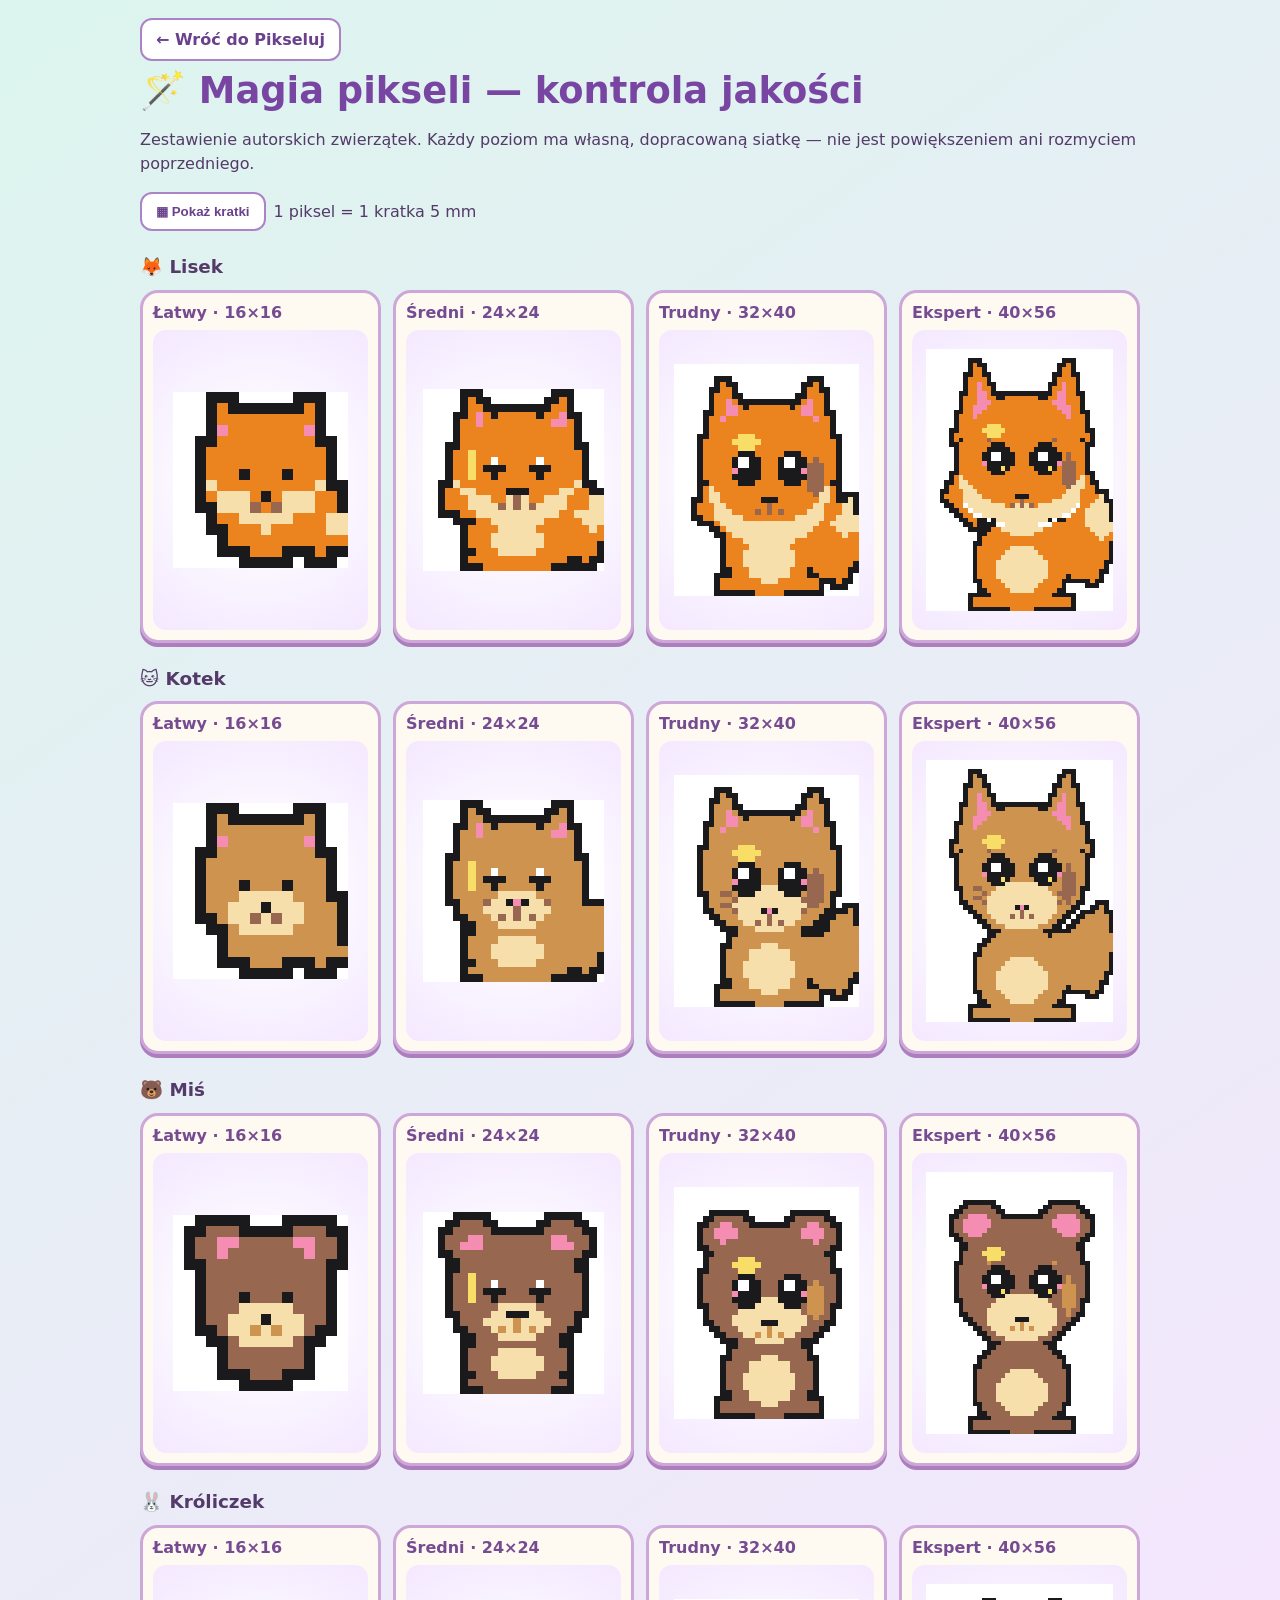
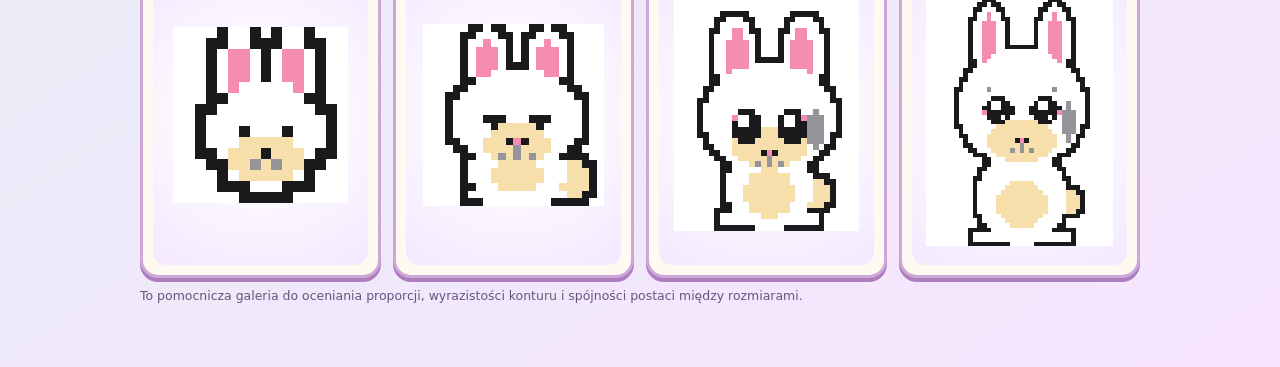
==== magic-jakosc.html @ c9de2a90 "Pikseluj: mobilna galeria kontroli jakości 16 autorskich zwierzątek, porównanie czterech poziomów" ====
<!doctype html>
<html lang="pl"><head><meta charset="utf-8"><meta name="viewport" content="width=device-width,initial-scale=1">
<title>Magiczne piksele · galeria jakości</title>
<style>
:root{color-scheme:light;font-family:system-ui,sans-serif;color:#533a68;background:#e9f5df}
*{box-sizing:border-box}body{margin:0;padding:18px 12px 50px;background:linear-gradient(145deg,#dcf5ee,#f7e4ff);min-height:100vh}
main{width:min(100%,1000px);margin:auto}h1{margin:8px 0;font-size:clamp(1.5rem,5vw,2.3rem);color:#7846a2}p{line-height:1.5}
.bar{display:flex;flex-wrap:wrap;gap:8px;align-items:center;margin:12px 0 22px}
a,button{display:inline-block;padding:10px 14px;border-radius:12px;background:#fff;border:2px solid #ad83c7;color:#69418c;text-decoration:none;font-weight:800;cursor:pointer}
button[aria-pressed="true"]{background:#dbc4f5}h2{font-size:1.15rem;margin:25px 0 12px}
.grid{display:grid;grid-template-columns:repeat(2,minmax(0,1fr));gap:12px}
.card{min-width:0;background:#fffaf1;border:3px solid #cda7d7;box-shadow:0 4px #ac7ebe;border-radius:18px;padding:10px}
.card h3{margin:0 0 8px;font-size:clamp(.78rem,3vw,1rem);color:#754b92}
.art{height:clamp(180px,49vw,300px);display:grid;place-items:center;background:radial-gradient(circle,#fff 15%,#f4e8ff);border-radius:13px;padding:9px}
.art svg{width:100%;height:100%;image-rendering:pixelated}
.art svg .grid-lines{display:none}.with-grid .art svg .grid-lines{display:block}
.note{font-size:.78rem;opacity:.85;line-height:1.4;margin-top:9px}
@media(min-width:700px){.grid{grid-template-columns:repeat(4,minmax(0,1fr))}}
</style></head><body><main>
<a href="./#magiczne">← Wróć do Pikseluj</a><h1>🪄 Magia pikseli — kontrola jakości</h1>
<p>Zestawienie autorskich zwierzątek. Każdy poziom ma własną, dopracowaną siatkę — nie jest powiększeniem ani rozmyciem poprzedniego.</p>
<div class="bar"><button id="grid" type="button" aria-pressed="false">▦ Pokaż kratki</button>
<span>1 piksel = 1 kratka 5 mm</span></div>
<div id="gallery" aria-live="polite"></div>
<p class="note">To pomocnicza galeria do oceniania proporcji, wyrazistości konturu i spójności postaci między rozmiarami.</p>
</main>
<script src="./magic-premium-core.js?v=premium-v2c"></script>
<script src="./magic-curated-data.js?v=animals-v3b"></script>
<script src="./magic-curated-animals.js?v=animals-v3b"></script>
<script src="./magic-premium-worlds.js?v=animals-v3b"></script>
<script>
'use strict';
const palette={k:'#1a1a1c',w:'#ffffff',s:'#94949a',n:'#98674f',e:'#ce934f',c:'#f7dfac',r:'#ed343b',O:'#eb831e',Y:'#f4a929',H:'#f8de67',l:'#a9cf75',g:'#5bbb79',d:'#2e855e',b:'#53bfde',a:'#4a75c9',u:'#334478',v:'#9670e6',p:'#f58cb1',X:'#dc537c',t:'#ffa9ab'};
const kinds=[['fox','🦊 Lisek'],['cat','🐱 Kotek'],['bear','🐻 Miś'],['bunny','🐰 Króliczek']];
const levels=[['easy','Łatwy'],['medium','Średni'],['hard','Trudny'],['expert','Ekspert']];
const gallery=document.getElementById('gallery');
function artSVG(rows){
 const ns='http://www.w3.org/2000/svg',svg=document.createElementNS(ns,'svg'),w=rows[0].length,h=rows.length;
 svg.setAttribute('viewBox','-1 -1 '+(w+2)+' '+(h+2));svg.setAttribute('shape-rendering','crispEdges');
 const background=document.createElementNS(ns,'rect');background.setAttribute('x',0);background.setAttribute('y',0);background.setAttribute('width',w);background.setAttribute('height',h);background.setAttribute('fill','#ffffff');svg.append(background);
 const paths=new Map();
 rows.forEach((row,y)=>{for(let x=0;x<row.length;x++){const c=row[x];if(c==='.')continue;paths.set(c,(paths.get(c)||'')+'M'+x+' '+y+'h1v1h-1z');}});
 for(const [color,path] of paths){const node=document.createElementNS(ns,'path');node.setAttribute('d',path);node.setAttribute('fill',palette[color]||'#333');svg.append(node);}
 const grid=document.createElementNS(ns,'path');grid.classList.add('grid-lines');const line=[];
 for(let x=0;x<=w;x++)line.push('M'+x+' 0v'+h);
 for(let y=0;y<=h;y++)line.push('M0 '+y+'h'+w);
 grid.setAttribute('d',line.join(''));grid.setAttribute('stroke','#38204b');grid.setAttribute('stroke-opacity','.22');grid.setAttribute('stroke-width','.035');grid.setAttribute('fill','none');svg.append(grid);
 return svg;
}
for(const [kind,label] of kinds){
 const title=document.createElement('h2');title.textContent=label;gallery.append(title);
 const section=document.createElement('div');section.className='grid';
 for(const [level,levelLabel] of levels){
  const opts={kind,color:'natural',eyes:'sparkle',mouth:'smile',extra:'none',scene:'none'};
  const rows=MagicPremiumArt.render('animals',opts,level);
  const card=document.createElement('article');card.className='card';
  const h3=document.createElement('h3');h3.textContent=levelLabel+' · '+rows[0].length+'×'+rows.length;
  const art=document.createElement('div');art.className='art';art.append(artSVG(rows));
  card.append(h3,art);section.append(card);
 }
 gallery.append(section);
}
document.getElementById('grid').addEventListener('click',()=>{
 const pressed=document.getElementById('grid').getAttribute('aria-pressed')==='true';
 document.getElementById('grid').setAttribute('aria-pressed',String(!pressed));
 document.getElementById('grid').textContent=pressed?'▦ Pokaż kratki':'✨ Ukryj kratki';
 gallery.classList.toggle('with-grid',!pressed);
});
</script></body></html>
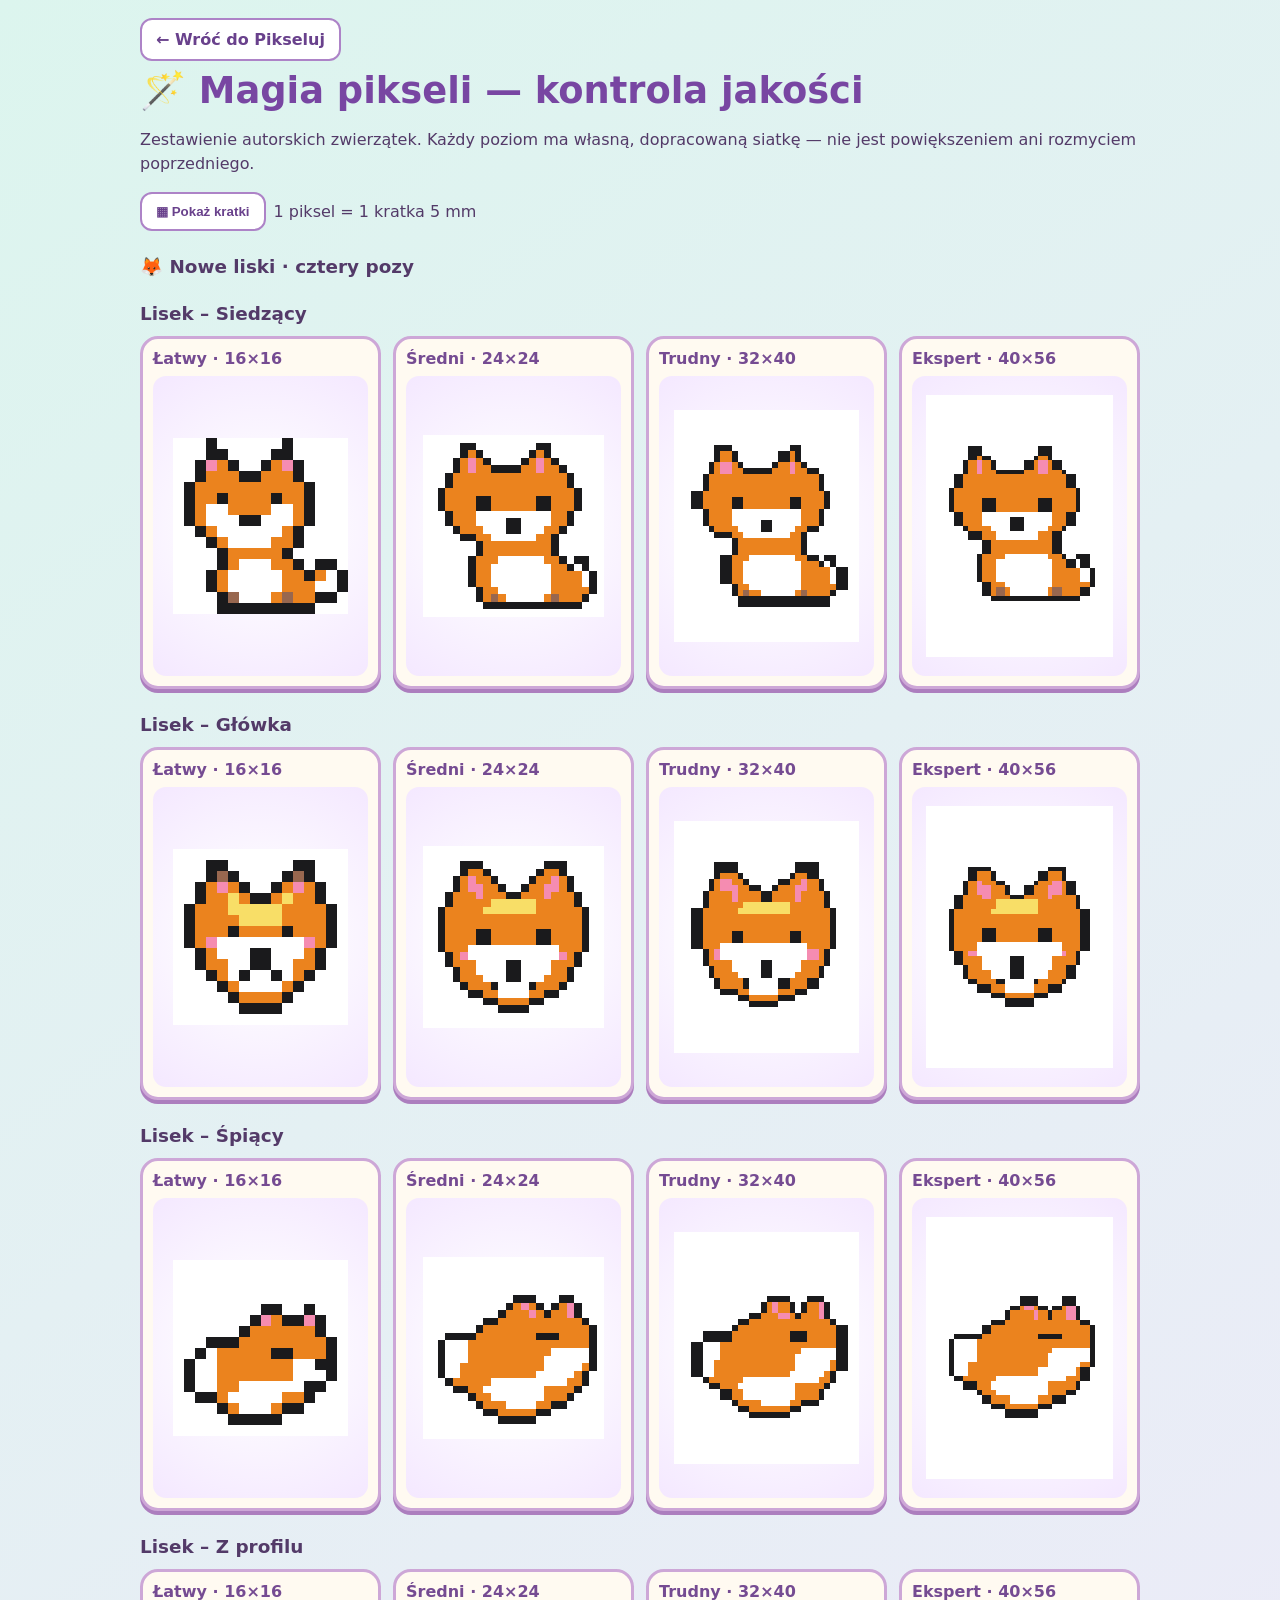
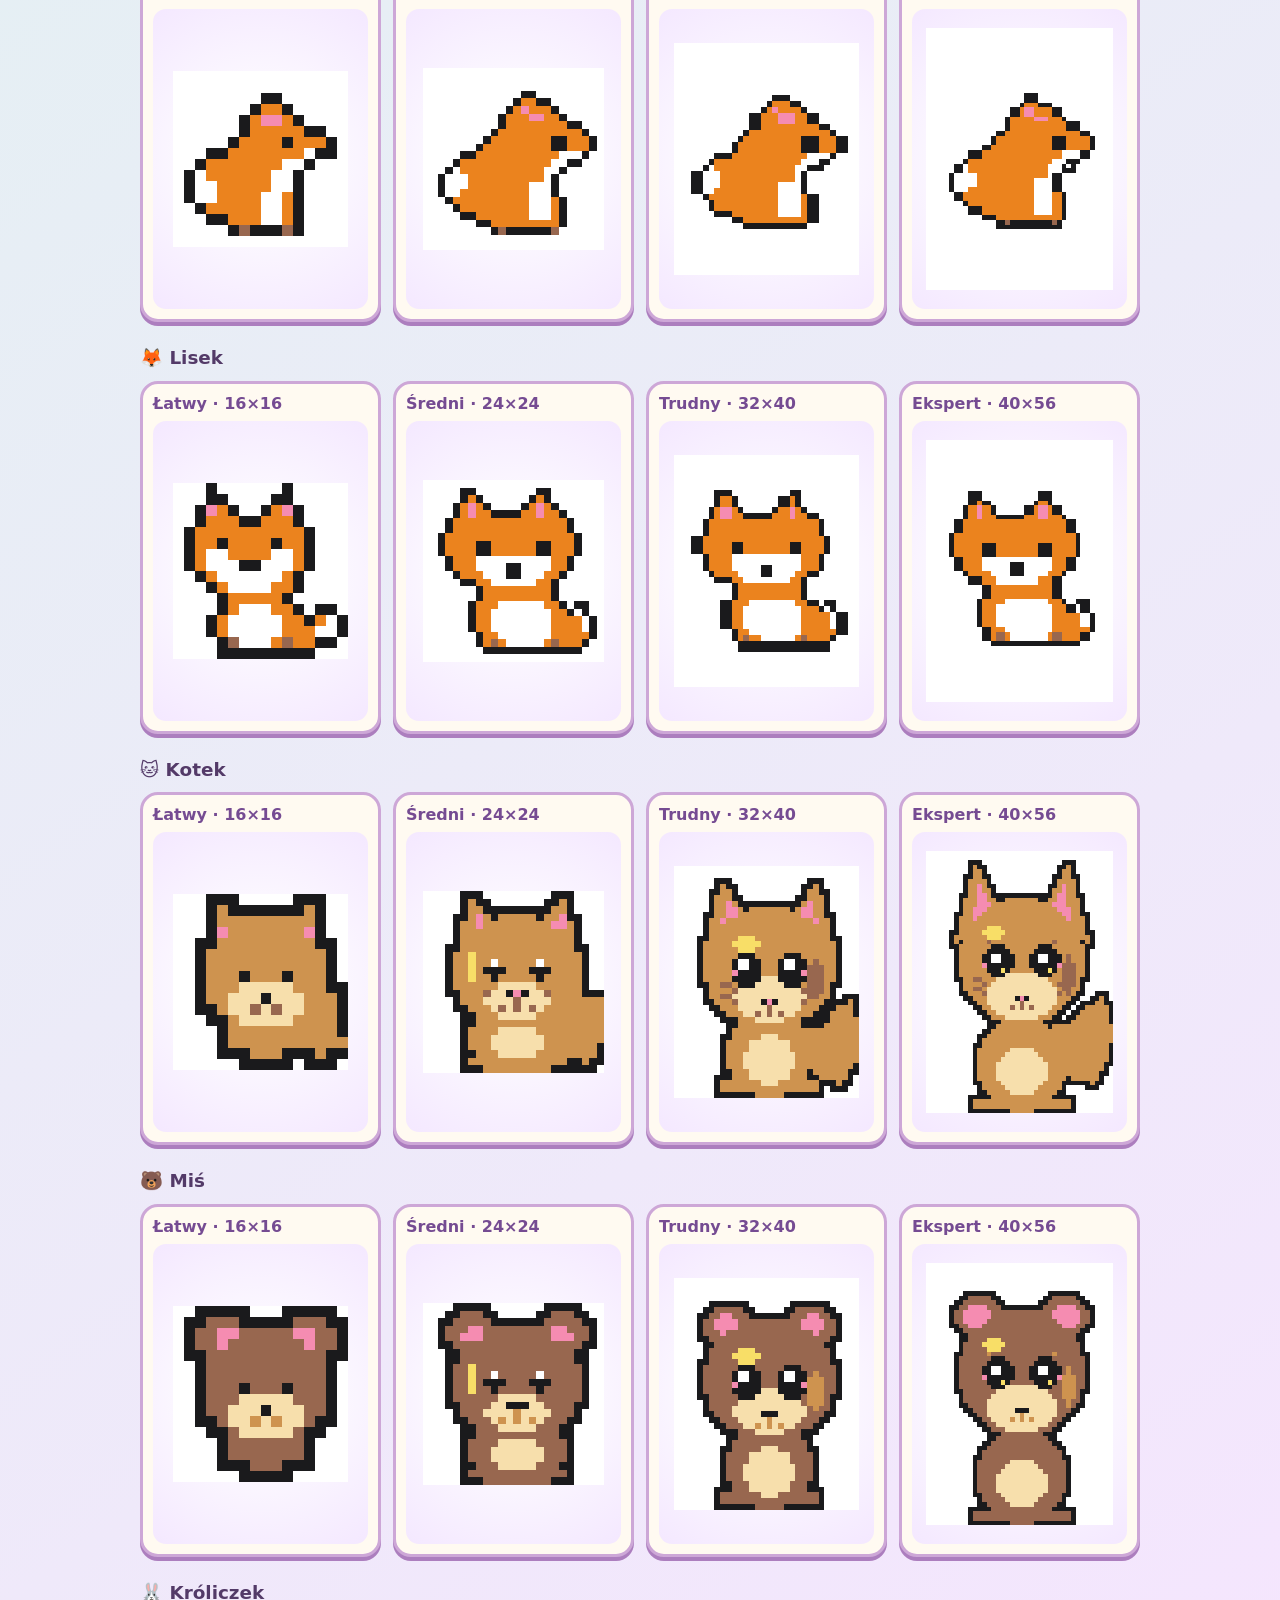
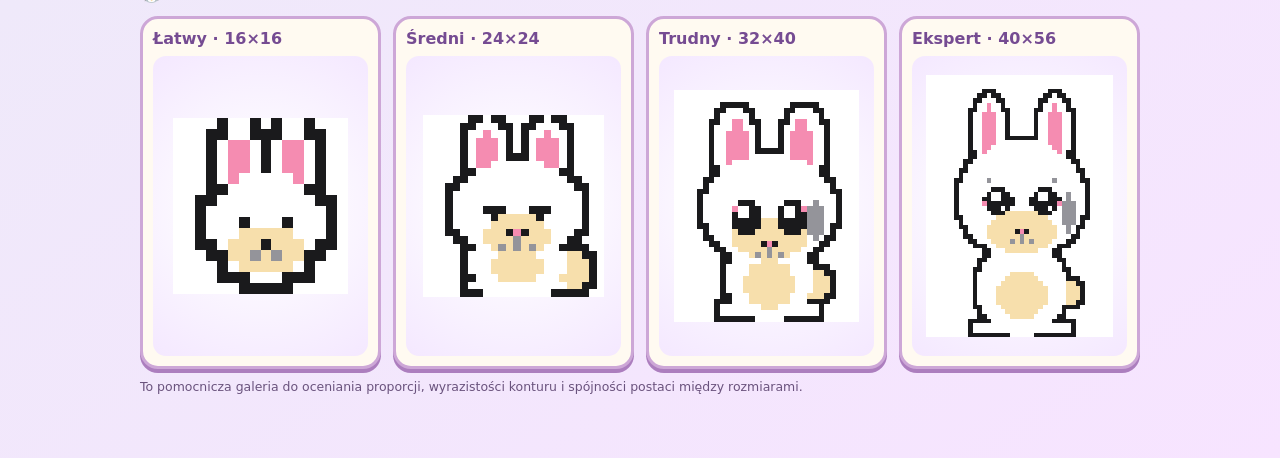
==== commit 8361729b: "Pikseluj: galeria jakości pokazuje cztery nowe pozy liska we wszystkich formatach" ====
--- a/magic-jakosc.html
+++ b/magic-jakosc.html
@@ -27,7 +27,9 @@
 <script src="./magic-premium-core.js?v=premium-v2c"></script>
 <script src="./magic-curated-data.js?v=animals-v3b"></script>
 <script src="./magic-curated-animals.js?v=animals-v3b"></script>
-<script src="./magic-premium-worlds.js?v=animals-v3b"></script>
+<script src="./magic-fox-poses-data.js?v=fox-poses-02"></script>
+<script src="./magic-fox-poses.js?v=fox-poses-02"></script>
+<script src="./magic-premium-worlds.js?v=fox-poses-02"></script>
 <script>
 'use strict';
 const palette={k:'#1a1a1c',w:'#ffffff',s:'#94949a',n:'#98674f',e:'#ce934f',c:'#f7dfac',r:'#ed343b',O:'#eb831e',Y:'#f4a929',H:'#f8de67',l:'#a9cf75',g:'#5bbb79',d:'#2e855e',b:'#53bfde',a:'#4a75c9',u:'#334478',v:'#9670e6',p:'#f58cb1',X:'#dc537c',t:'#ffa9ab'};
@@ -46,6 +48,22 @@
  for(let y=0;y<=h;y++)line.push('M0 '+y+'h'+w);
  grid.setAttribute('d',line.join(''));grid.setAttribute('stroke','#38204b');grid.setAttribute('stroke-opacity','.22');grid.setAttribute('stroke-width','.035');grid.setAttribute('fill','none');svg.append(grid);
  return svg;
+}
+const foxTitle=document.createElement('h2');
+foxTitle.textContent='🦊 Nowe liski · cztery pozy';
+gallery.append(foxTitle);
+for(const [pose,label] of [['sitting','Siedzący'],['head','Główka'],['sleeping','Śpiący'],['profile','Z profilu']]){
+ const title=document.createElement('h2');title.textContent='Lisek – '+label;
+ gallery.append(title);
+ const group=document.createElement('div');group.className='grid';
+ for(const [level,levelLabel] of levels){
+  const rows=MagicPremiumArt.render('animals',{kind:'fox',pose,color:'natural',scene:'none'},level);
+  const card=document.createElement('article');card.className='card';
+  const h3=document.createElement('h3');h3.textContent=levelLabel+' · '+rows[0].length+'×'+rows.length;
+  const art=document.createElement('div');art.className='art';art.append(artSVG(rows));
+  card.append(h3,art);group.append(card);
+ }
+ gallery.append(group);
 }
 for(const [kind,label] of kinds){
  const title=document.createElement('h2');title.textContent=label;gallery.append(title);
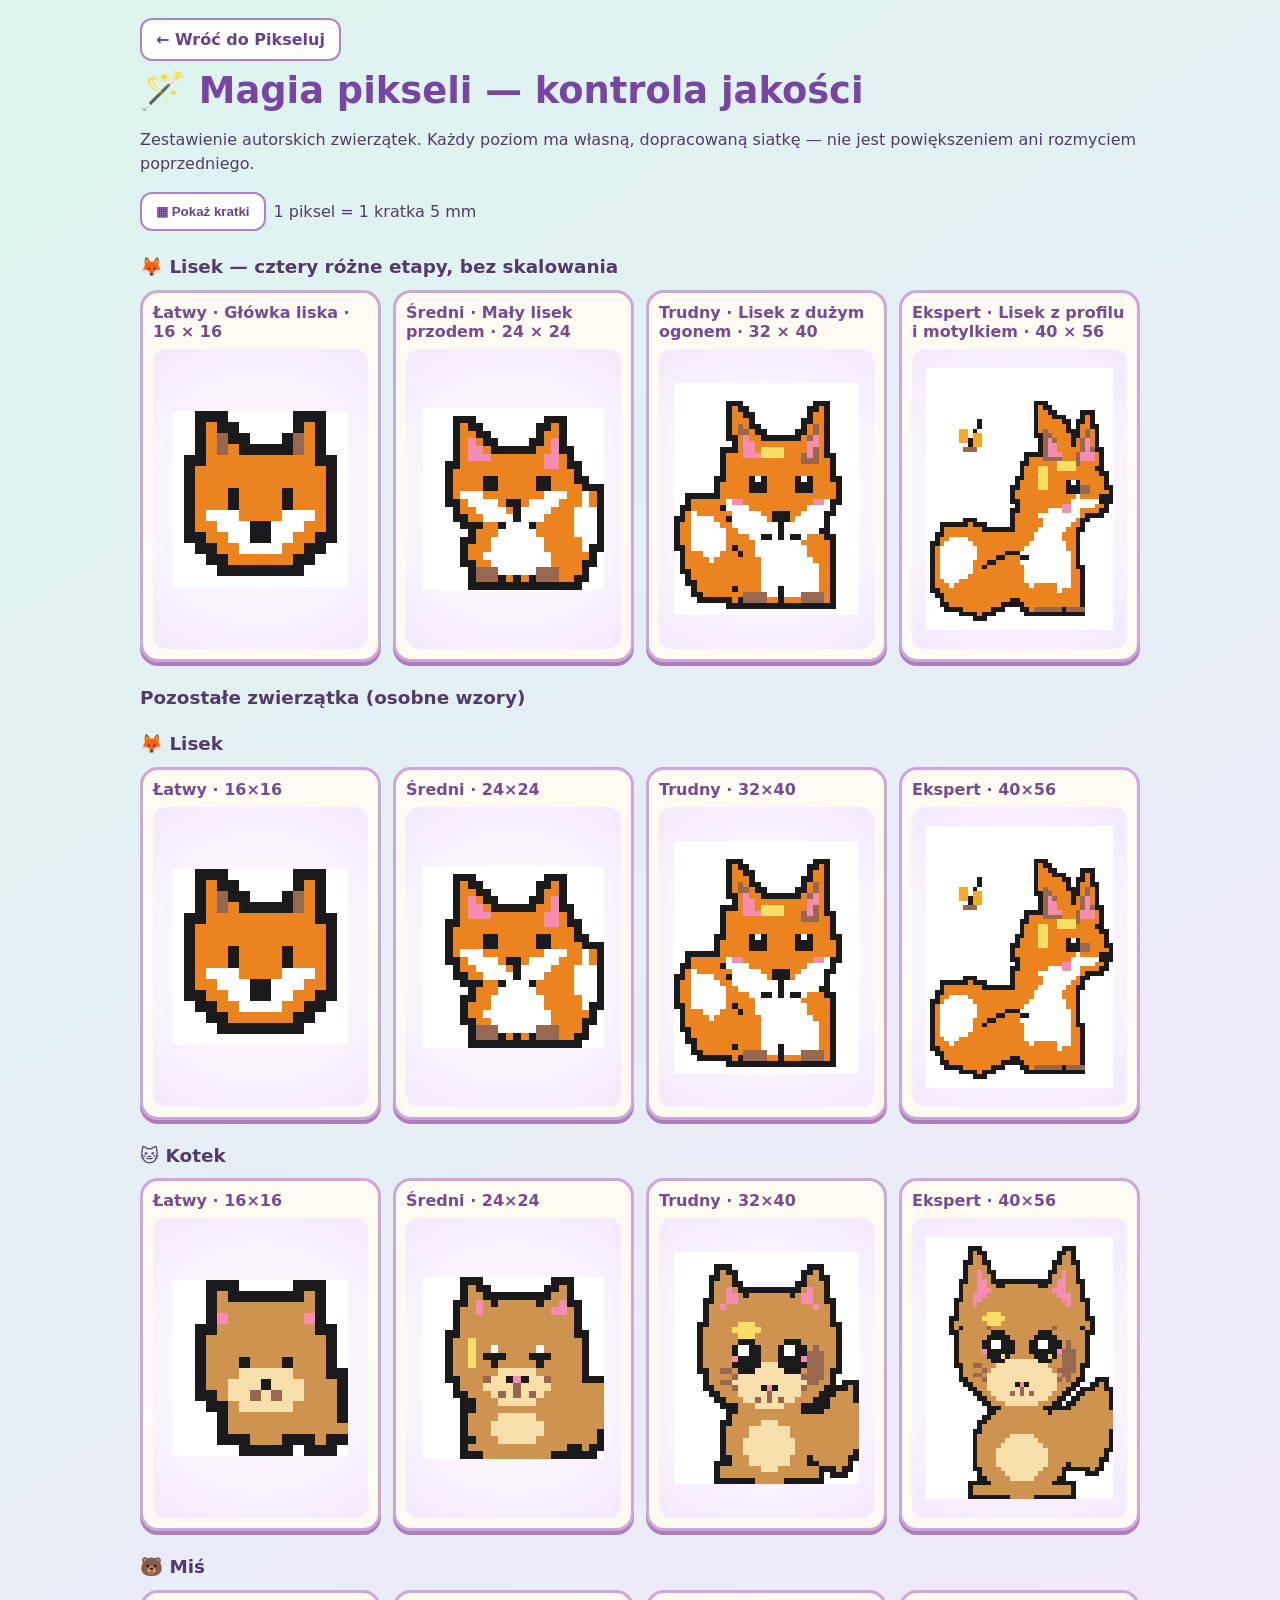
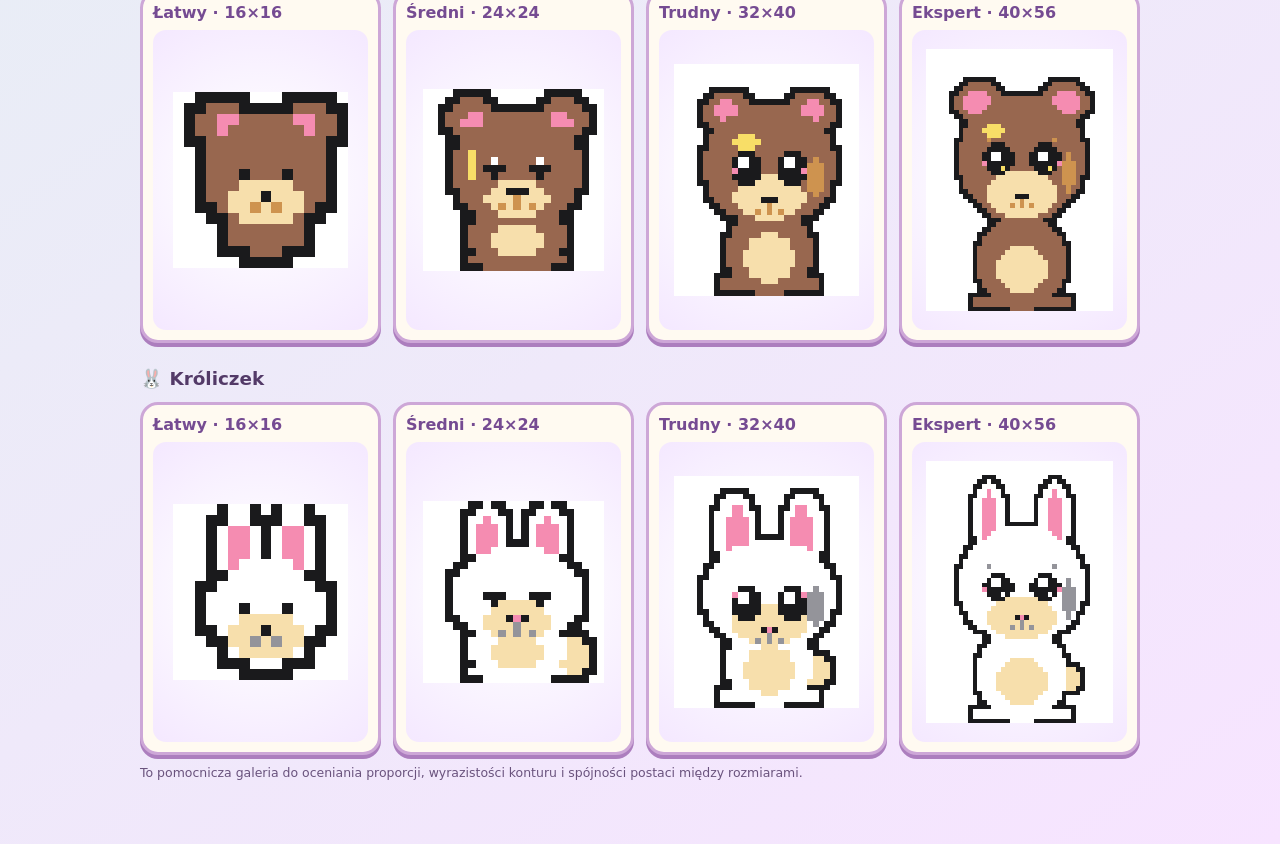
==== commit f7c77707: "Pikseluj: galeria jakości przedstawia nowy, prawdziwy 4-stopniowy rozwój liska" ====
--- a/magic-jakosc.html
+++ b/magic-jakosc.html
@@ -29,7 +29,8 @@
 <script src="./magic-curated-animals.js?v=animals-v3b"></script>
 <script src="./magic-fox-poses-data.js?v=fox-poses-02"></script>
 <script src="./magic-fox-poses.js?v=fox-poses-02"></script>
-<script src="./magic-premium-worlds.js?v=fox-poses-02"></script>
+<script src="./magic-fox-stages.js?v=fox-stages-01"></script>
+<script src="./magic-premium-worlds.js?v=fox-stages-01"></script>
 <script>
 'use strict';
 const palette={k:'#1a1a1c',w:'#ffffff',s:'#94949a',n:'#98674f',e:'#ce934f',c:'#f7dfac',r:'#ed343b',O:'#eb831e',Y:'#f4a929',H:'#f8de67',l:'#a9cf75',g:'#5bbb79',d:'#2e855e',b:'#53bfde',a:'#4a75c9',u:'#334478',v:'#9670e6',p:'#f58cb1',X:'#dc537c',t:'#ffa9ab'};
@@ -50,21 +51,19 @@
  return svg;
 }
 const foxTitle=document.createElement('h2');
-foxTitle.textContent='🦊 Nowe liski · cztery pozy';
+foxTitle.textContent='🦊 Lisek — cztery różne etapy, bez skalowania';
 gallery.append(foxTitle);
-for(const [pose,label] of [['sitting','Siedzący'],['head','Główka'],['sleeping','Śpiący'],['profile','Z profilu']]){
- const title=document.createElement('h2');title.textContent='Lisek – '+label;
- gallery.append(title);
- const group=document.createElement('div');group.className='grid';
- for(const [level,levelLabel] of levels){
-  const rows=MagicPremiumArt.render('animals',{kind:'fox',pose,color:'natural',scene:'none'},level);
-  const card=document.createElement('article');card.className='card';
-  const h3=document.createElement('h3');h3.textContent=levelLabel+' · '+rows[0].length+'×'+rows.length;
-  const art=document.createElement('div');art.className='art';art.append(artSVG(rows));
-  card.append(h3,art);group.append(card);
- }
- gallery.append(group);
+const foxGrid=document.createElement('div');foxGrid.className='grid';
+for(const [level,levelLabel] of levels){
+ const rows=MagicFoxStages.render({color:'natural',scene:'none'},level);
+ const card=document.createElement('article');card.className='card';
+ const h3=document.createElement('h3');
+ h3.textContent=levelLabel+' · '+MagicFoxStages.descriptions[level]+' · '+rows[0].length+' × '+rows.length;
+ const art=document.createElement('div');art.className='art';art.append(artSVG(rows));
+ card.append(h3,art);foxGrid.append(card);
 }
+gallery.append(foxGrid);
+const others=document.createElement('h2');others.textContent='Pozostałe zwierzątka (osobne wzory)';gallery.append(others);
 for(const [kind,label] of kinds){
  const title=document.createElement('h2');title.textContent=label;gallery.append(title);
  const section=document.createElement('div');section.className='grid';
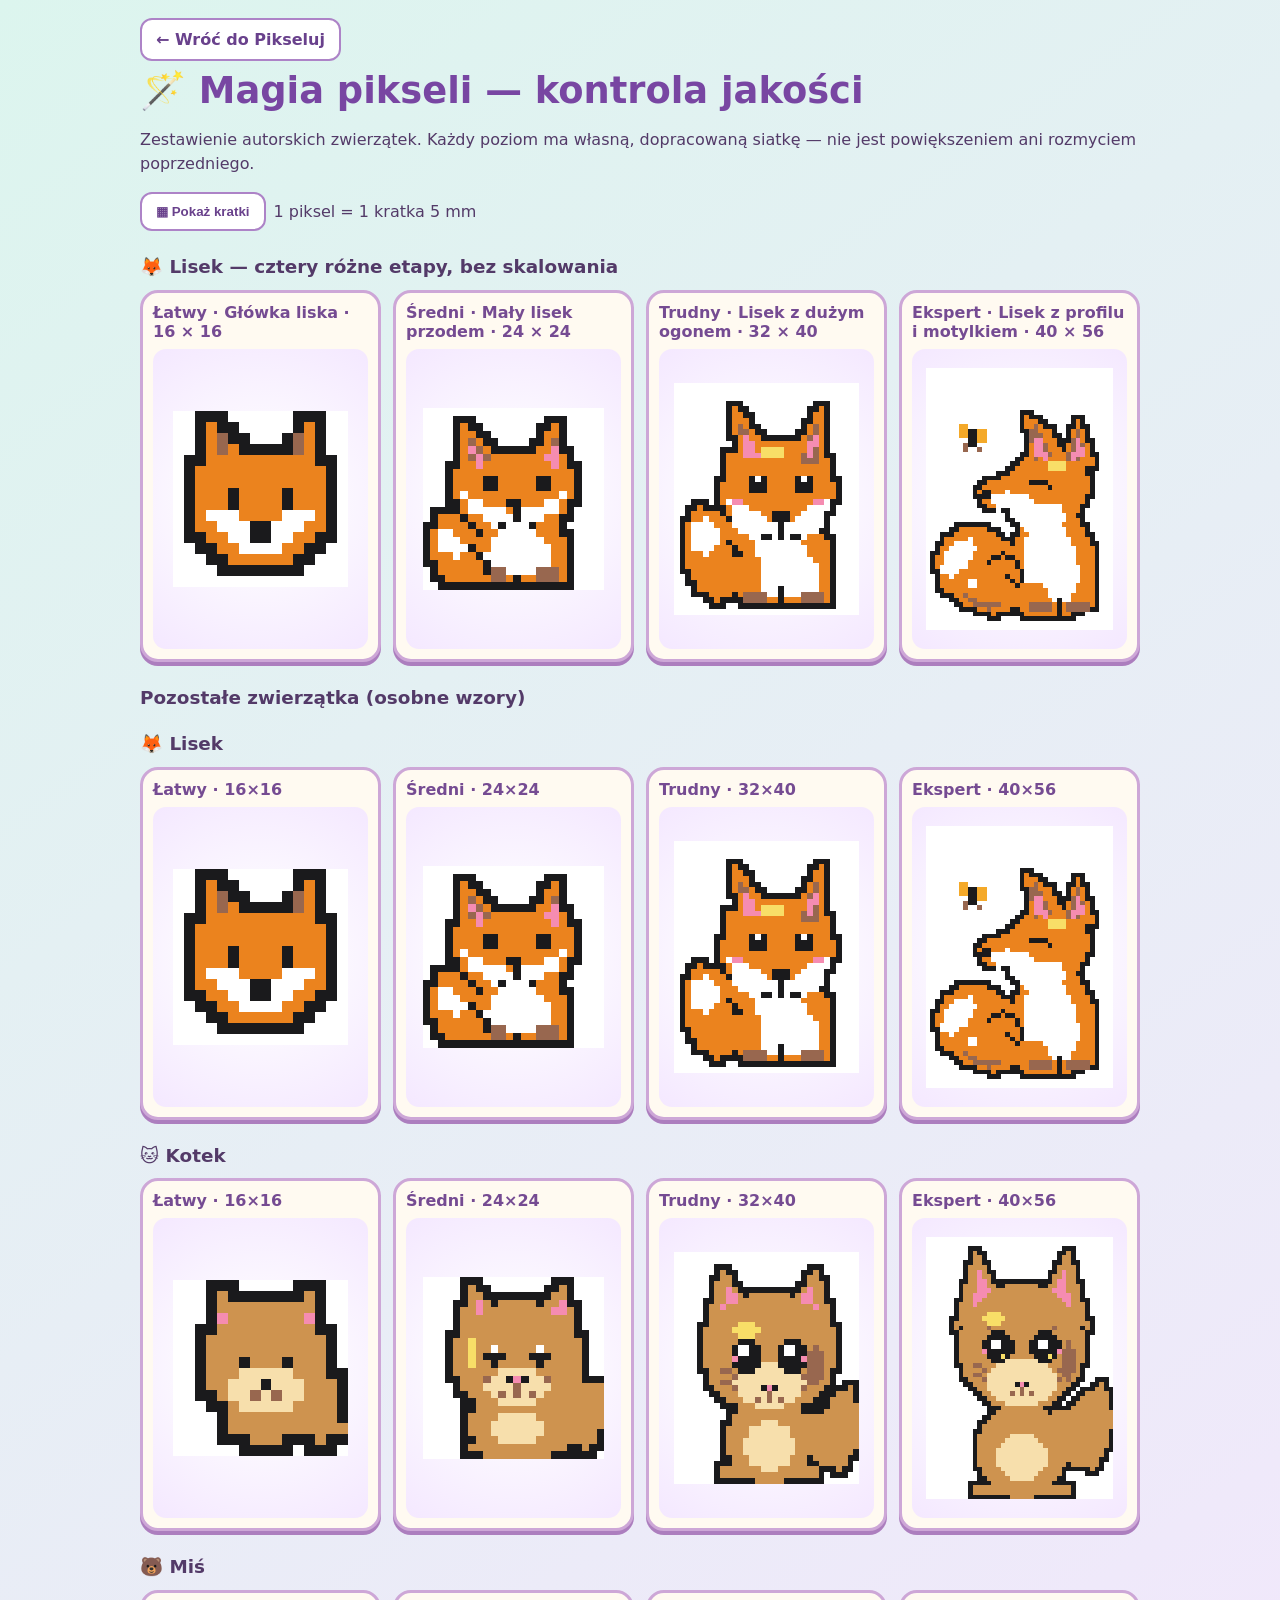
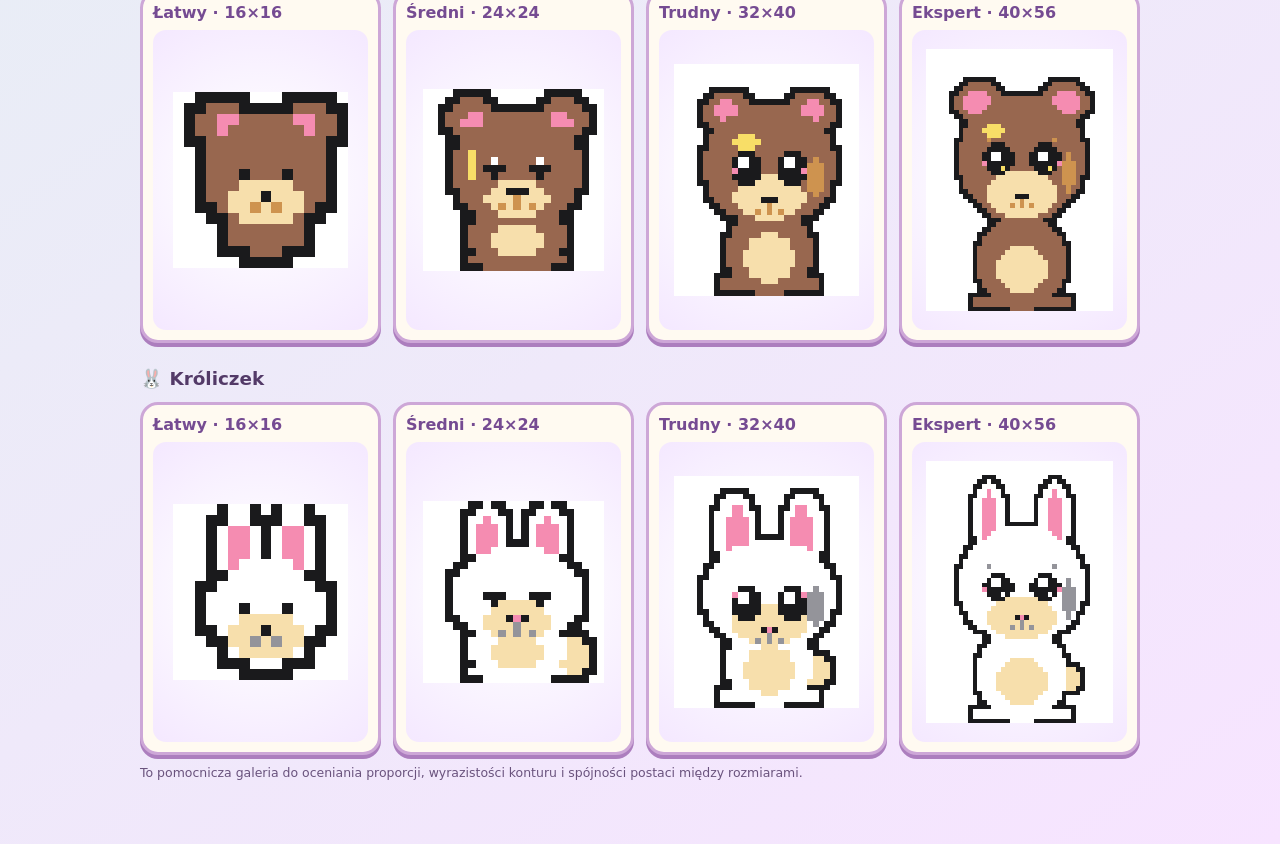
==== commit 12bdaf04: "Pikseluj: pobierz poprawione trzy liski i wyczyść cache PWA oraz galerii" ====
--- a/magic-jakosc.html
+++ b/magic-jakosc.html
@@ -29,7 +29,7 @@
 <script src="./magic-curated-animals.js?v=animals-v3b"></script>
 <script src="./magic-fox-poses-data.js?v=fox-poses-02"></script>
 <script src="./magic-fox-poses.js?v=fox-poses-02"></script>
-<script src="./magic-fox-stages.js?v=fox-stages-01"></script>
+<script src="./magic-fox-stages.js?v=fox-stages-03"></script>
 <script src="./magic-premium-worlds.js?v=fox-stages-01"></script>
 <script>
 'use strict';
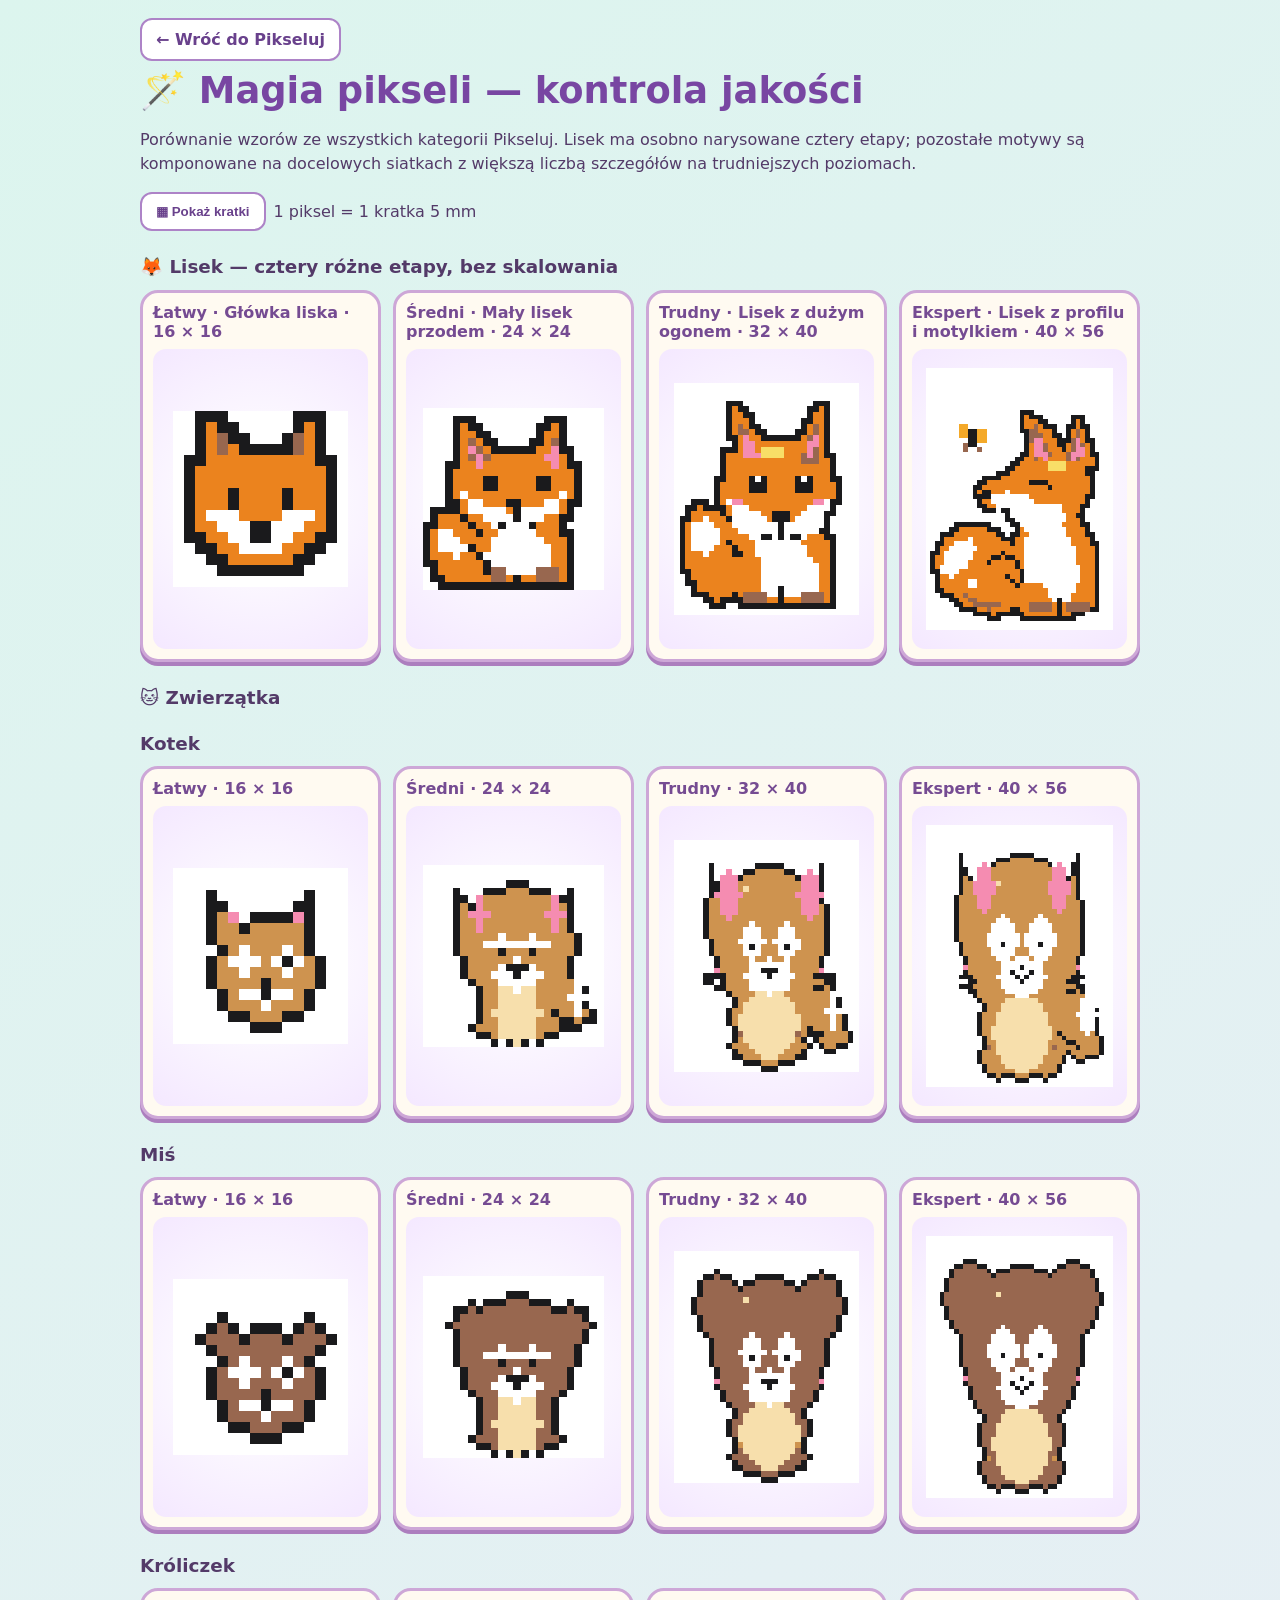
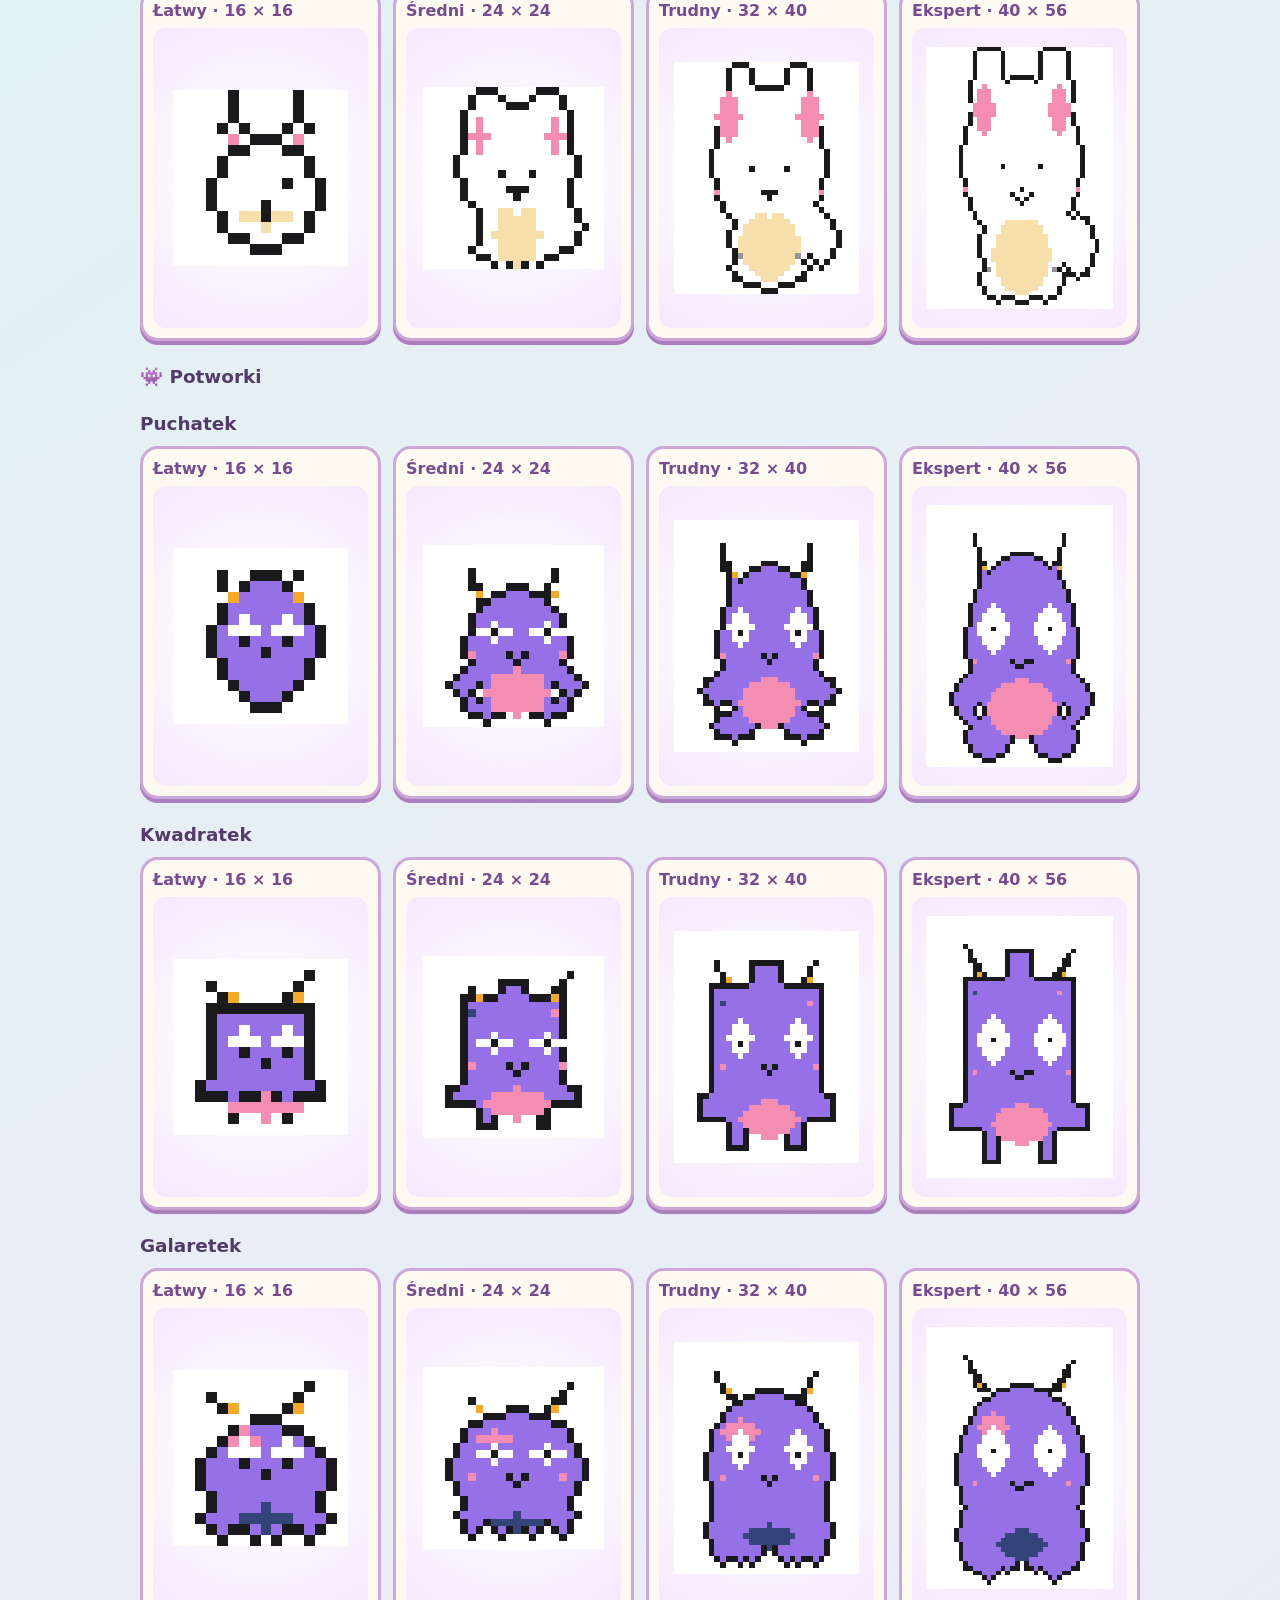
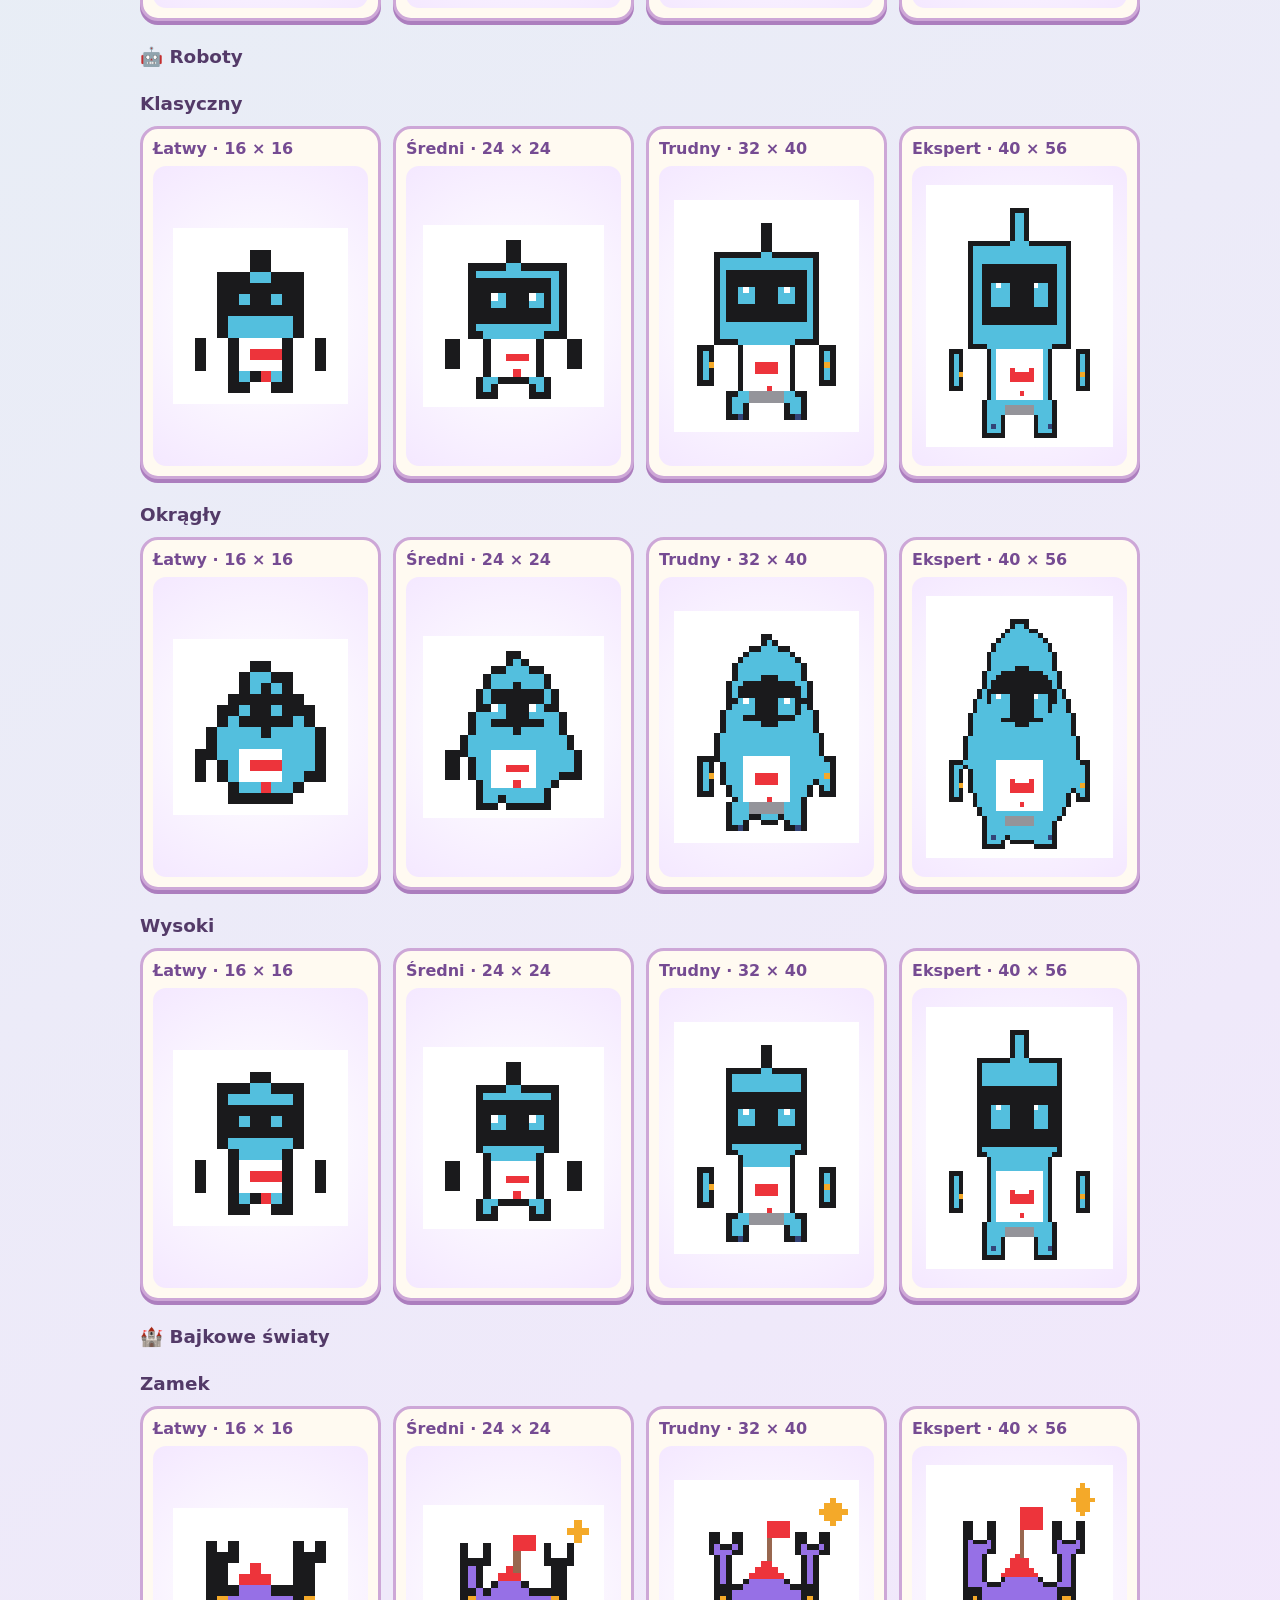
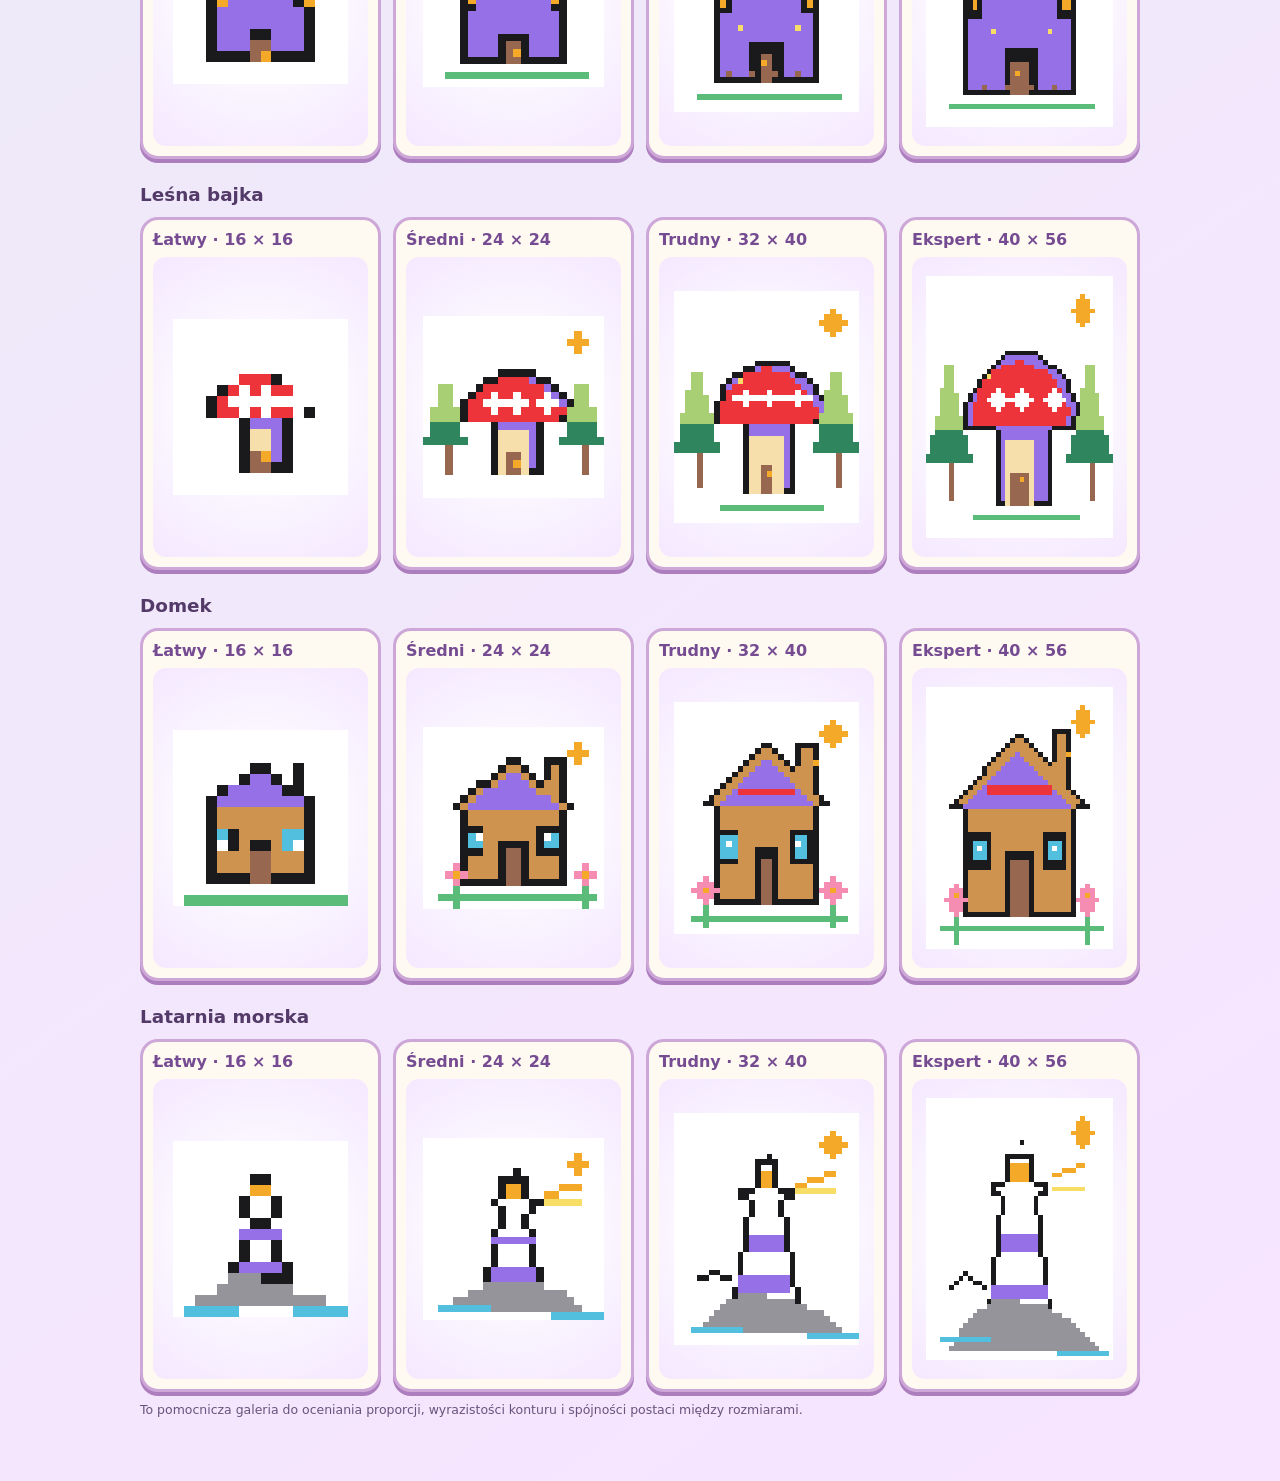
==== commit dd53c44b: "Pikseluj: galeria 52 wzorów wszystkich kategorii i poziomów, z prawdziwymi nowymi grafikami" ====
--- a/magic-jakosc.html
+++ b/magic-jakosc.html
@@ -18,7 +18,7 @@
 @media(min-width:700px){.grid{grid-template-columns:repeat(4,minmax(0,1fr))}}
 </style></head><body><main>
 <a href="./#magiczne">← Wróć do Pikseluj</a><h1>🪄 Magia pikseli — kontrola jakości</h1>
-<p>Zestawienie autorskich zwierzątek. Każdy poziom ma własną, dopracowaną siatkę — nie jest powiększeniem ani rozmyciem poprzedniego.</p>
+<p>Porównanie wzorów ze wszystkich kategorii Pikseluj. Lisek ma osobno narysowane cztery etapy; pozostałe motywy są komponowane na docelowych siatkach z większą liczbą szczegółów na trudniejszych poziomach.</p>
 <div class="bar"><button id="grid" type="button" aria-pressed="false">▦ Pokaż kratki</button>
 <span>1 piksel = 1 kratka 5 mm</span></div>
 <div id="gallery" aria-live="polite"></div>
@@ -30,11 +30,17 @@
 <script src="./magic-fox-poses-data.js?v=fox-poses-02"></script>
 <script src="./magic-fox-poses.js?v=fox-poses-02"></script>
 <script src="./magic-fox-stages.js?v=fox-stages-03"></script>
-<script src="./magic-premium-worlds.js?v=fox-stages-01"></script>
+<script src="./magic-story-art.js?v=story-premium-02"></script>
+<script src="./magic-premium-worlds.js?v=story-premium-02"></script>
 <script>
 'use strict';
 const palette={k:'#1a1a1c',w:'#ffffff',s:'#94949a',n:'#98674f',e:'#ce934f',c:'#f7dfac',r:'#ed343b',O:'#eb831e',Y:'#f4a929',H:'#f8de67',l:'#a9cf75',g:'#5bbb79',d:'#2e855e',b:'#53bfde',a:'#4a75c9',u:'#334478',v:'#9670e6',p:'#f58cb1',X:'#dc537c',t:'#ffa9ab'};
-const kinds=[['fox','🦊 Lisek'],['cat','🐱 Kotek'],['bear','🐻 Miś'],['bunny','🐰 Króliczek']];
+const categories=[
+  ['🐱 Zwierzątka','animals',[['cat','Kotek'],['bear','Miś'],['bunny','Króliczek']]],
+  ['👾 Potworki','monsters',[['round','Puchatek'],['square','Kwadratek'],['jelly','Galaretek']]],
+  ['🤖 Roboty','robots',[['square','Klasyczny'],['round','Okrągły'],['tall','Wysoki']]],
+  ['🏰 Bajkowe światy','worlds',[['castle','Zamek'],['forest','Leśna bajka'],['garden','Domek'],['sea','Latarnia morska']]]
+];
 const levels=[['easy','Łatwy'],['medium','Średni'],['hard','Trudny'],['expert','Ekspert']];
 const gallery=document.getElementById('gallery');
 function artSVG(rows){
@@ -63,19 +69,28 @@
  card.append(h3,art);foxGrid.append(card);
 }
 gallery.append(foxGrid);
-const others=document.createElement('h2');others.textContent='Pozostałe zwierzątka (osobne wzory)';gallery.append(others);
-for(const [kind,label] of kinds){
- const title=document.createElement('h2');title.textContent=label;gallery.append(title);
- const section=document.createElement('div');section.className='grid';
- for(const [level,levelLabel] of levels){
-  const opts={kind,color:'natural',eyes:'sparkle',mouth:'smile',extra:'none',scene:'none'};
-  const rows=MagicPremiumArt.render('animals',opts,level);
-  const card=document.createElement('article');card.className='card';
-  const h3=document.createElement('h3');h3.textContent=levelLabel+' · '+rows[0].length+'×'+rows.length;
-  const art=document.createElement('div');art.className='art';art.append(artSVG(rows));
-  card.append(h3,art);section.append(card);
+for(const [heading,category,kinds] of categories){
+ const sectionTitle=document.createElement('h2');
+ sectionTitle.textContent=heading;gallery.append(sectionTitle);
+ for(const [kind,label] of kinds){
+  const title=document.createElement('h2');title.textContent=label;gallery.append(title);
+  const section=document.createElement('div');section.className='grid';
+  for(const [level,levelLabel] of levels){
+   const opts={
+    kind,color:category==='animals'?'natural':category==='robots'?'b':'v',
+    eyes:category==='monsters'?'two':category==='robots'?'dots':category==='worlds'?'day':'sparkle',
+    mouth:category==='robots'?'heart':'smile',
+    extra:category==='monsters'?'horns':category==='robots'?'one':'none',
+    scene:'none'
+   };
+   const rows=MagicPremiumArt.render(category,opts,level);
+   const card=document.createElement('article');card.className='card';
+   const h3=document.createElement('h3');h3.textContent=levelLabel+' · '+rows[0].length+' × '+rows.length;
+   const art=document.createElement('div');art.className='art';art.append(artSVG(rows));
+   card.append(h3,art);section.append(card);
+  }
+  gallery.append(section);
  }
- gallery.append(section);
 }
 document.getElementById('grid').addEventListener('click',()=>{
  const pressed=document.getElementById('grid').getAttribute('aria-pressed')==='true';
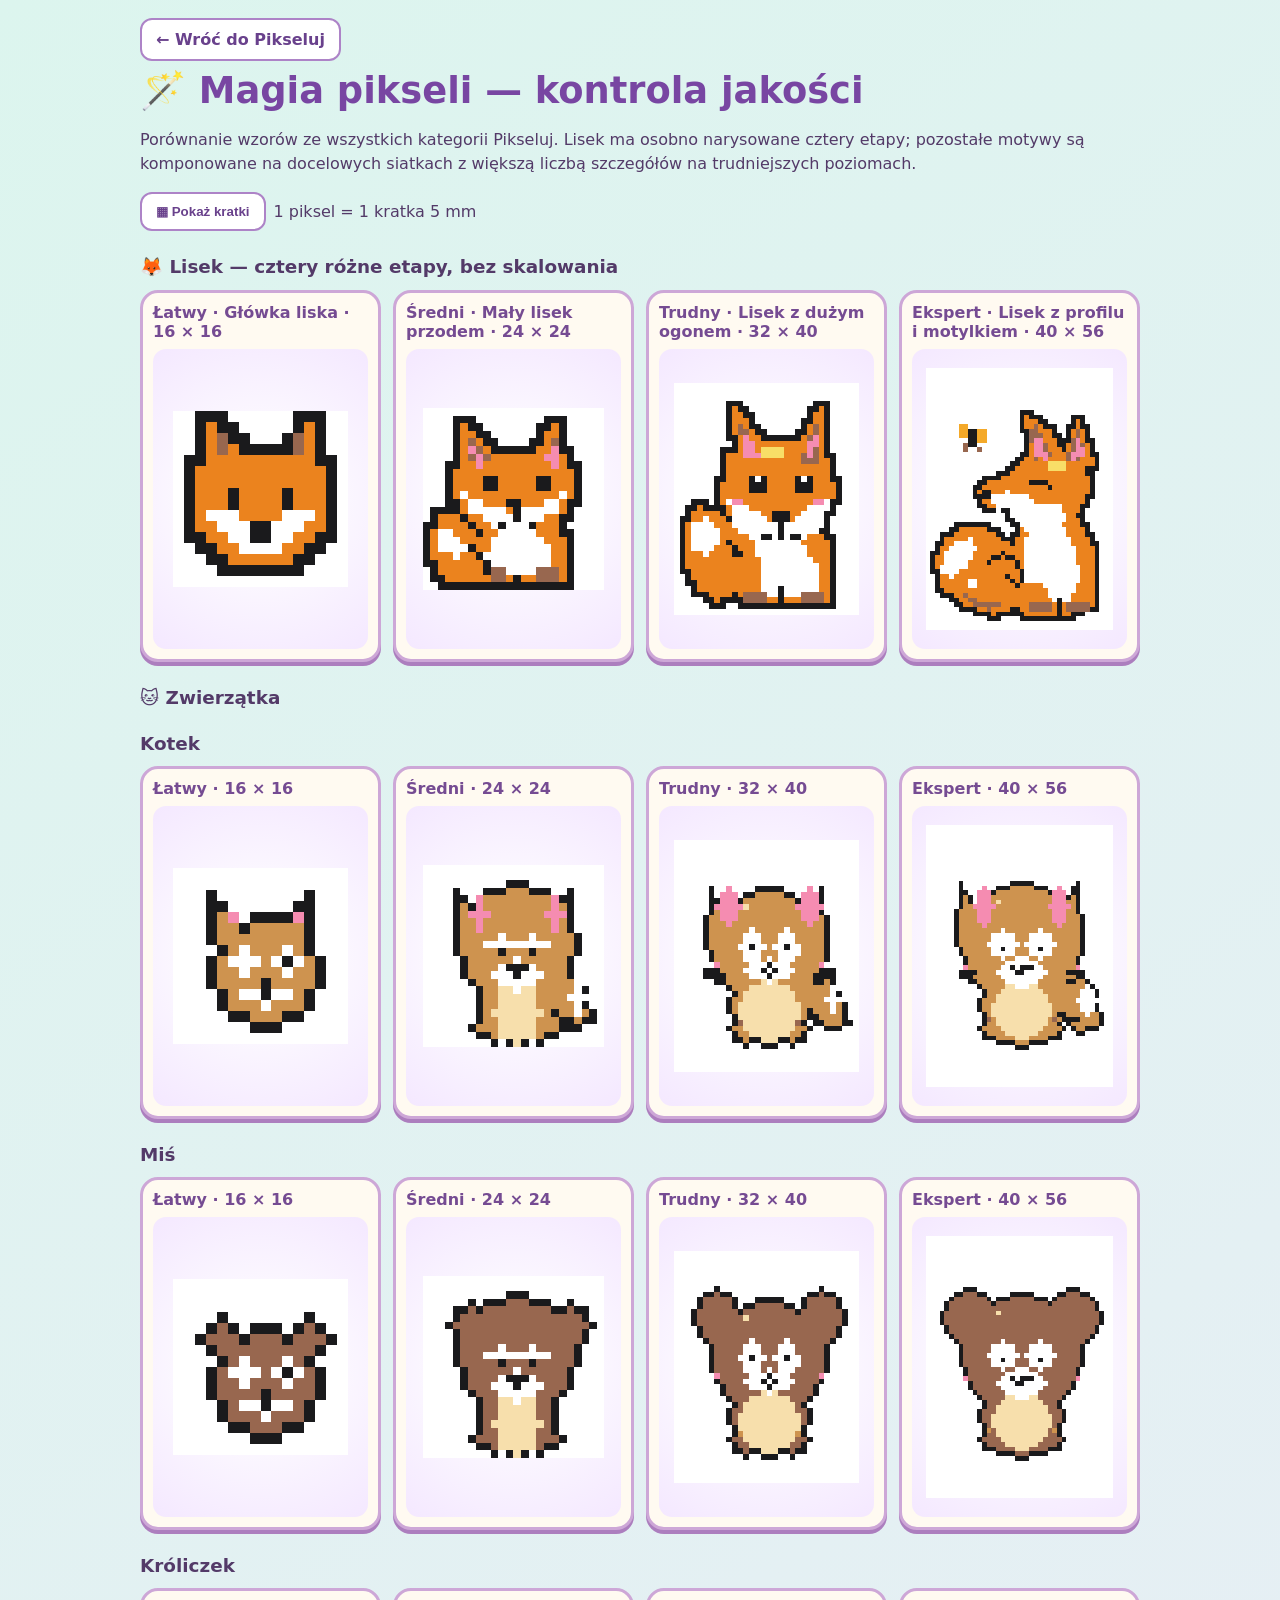
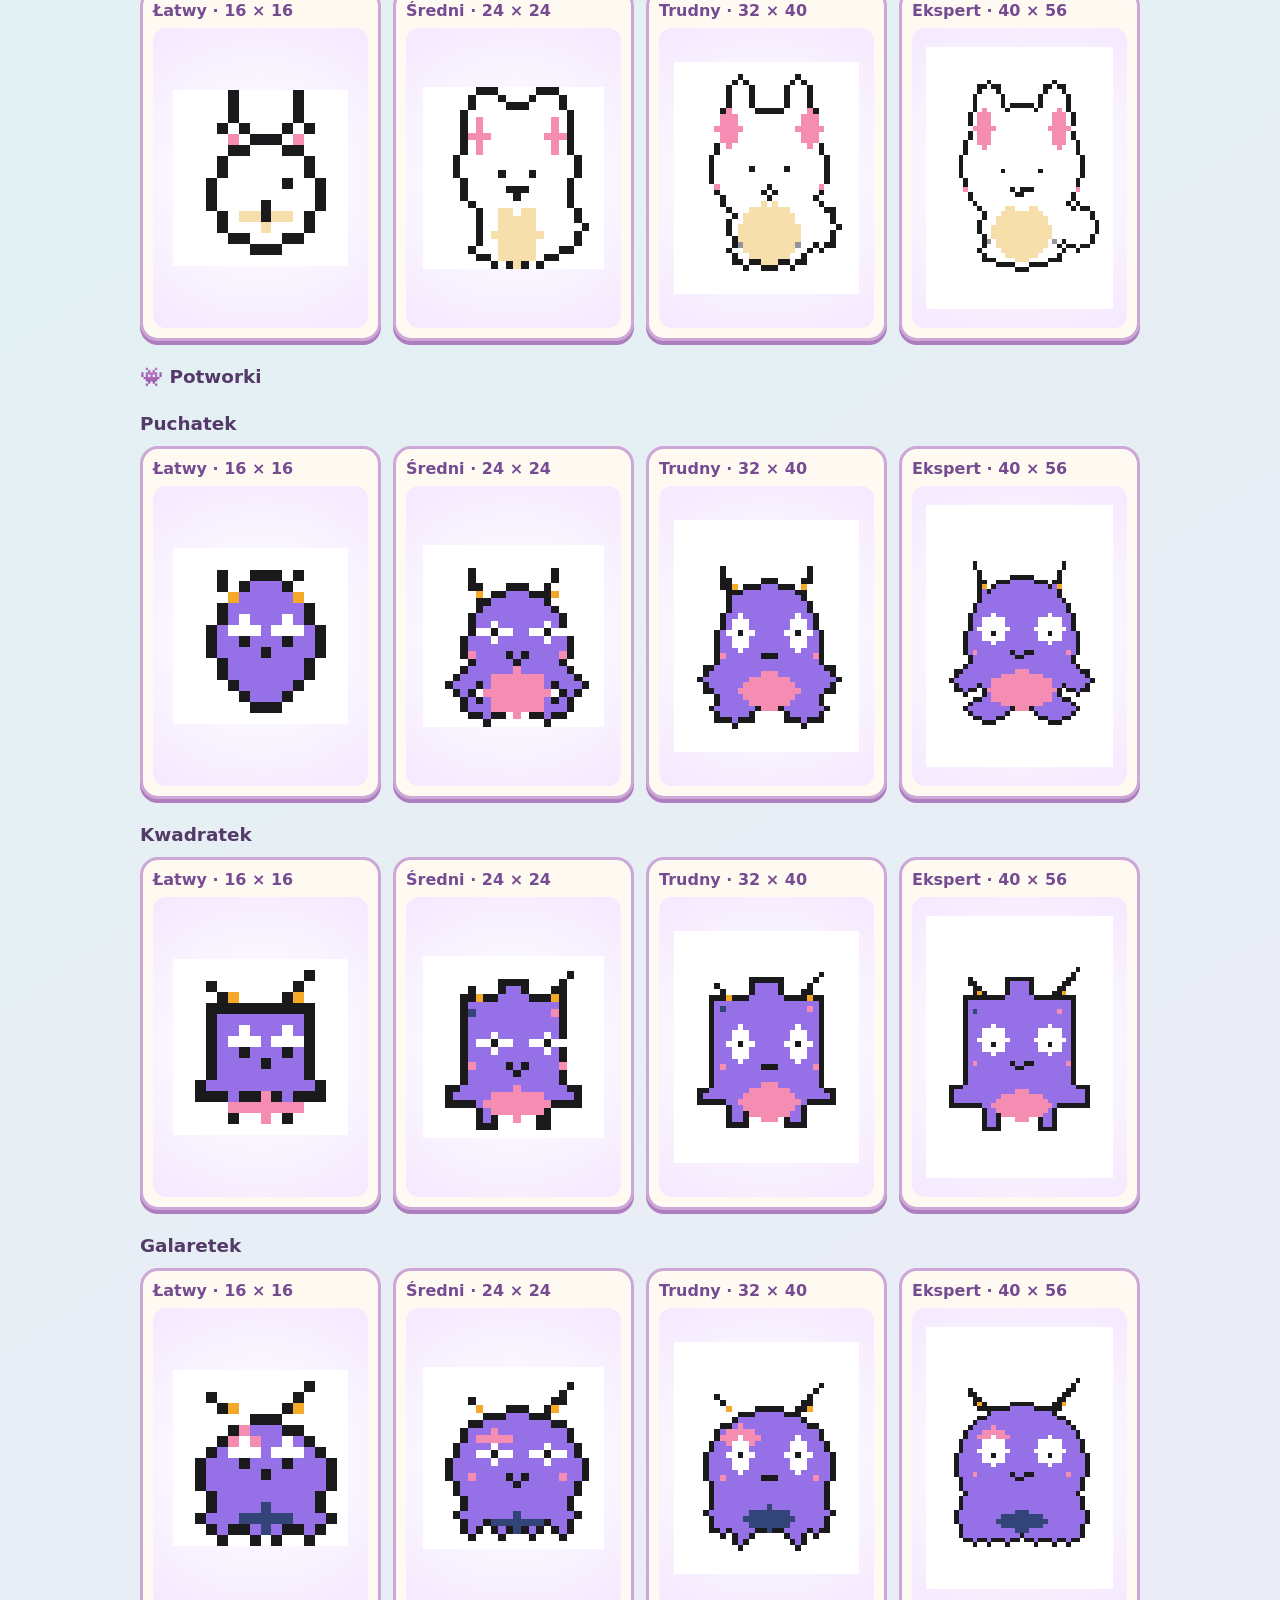
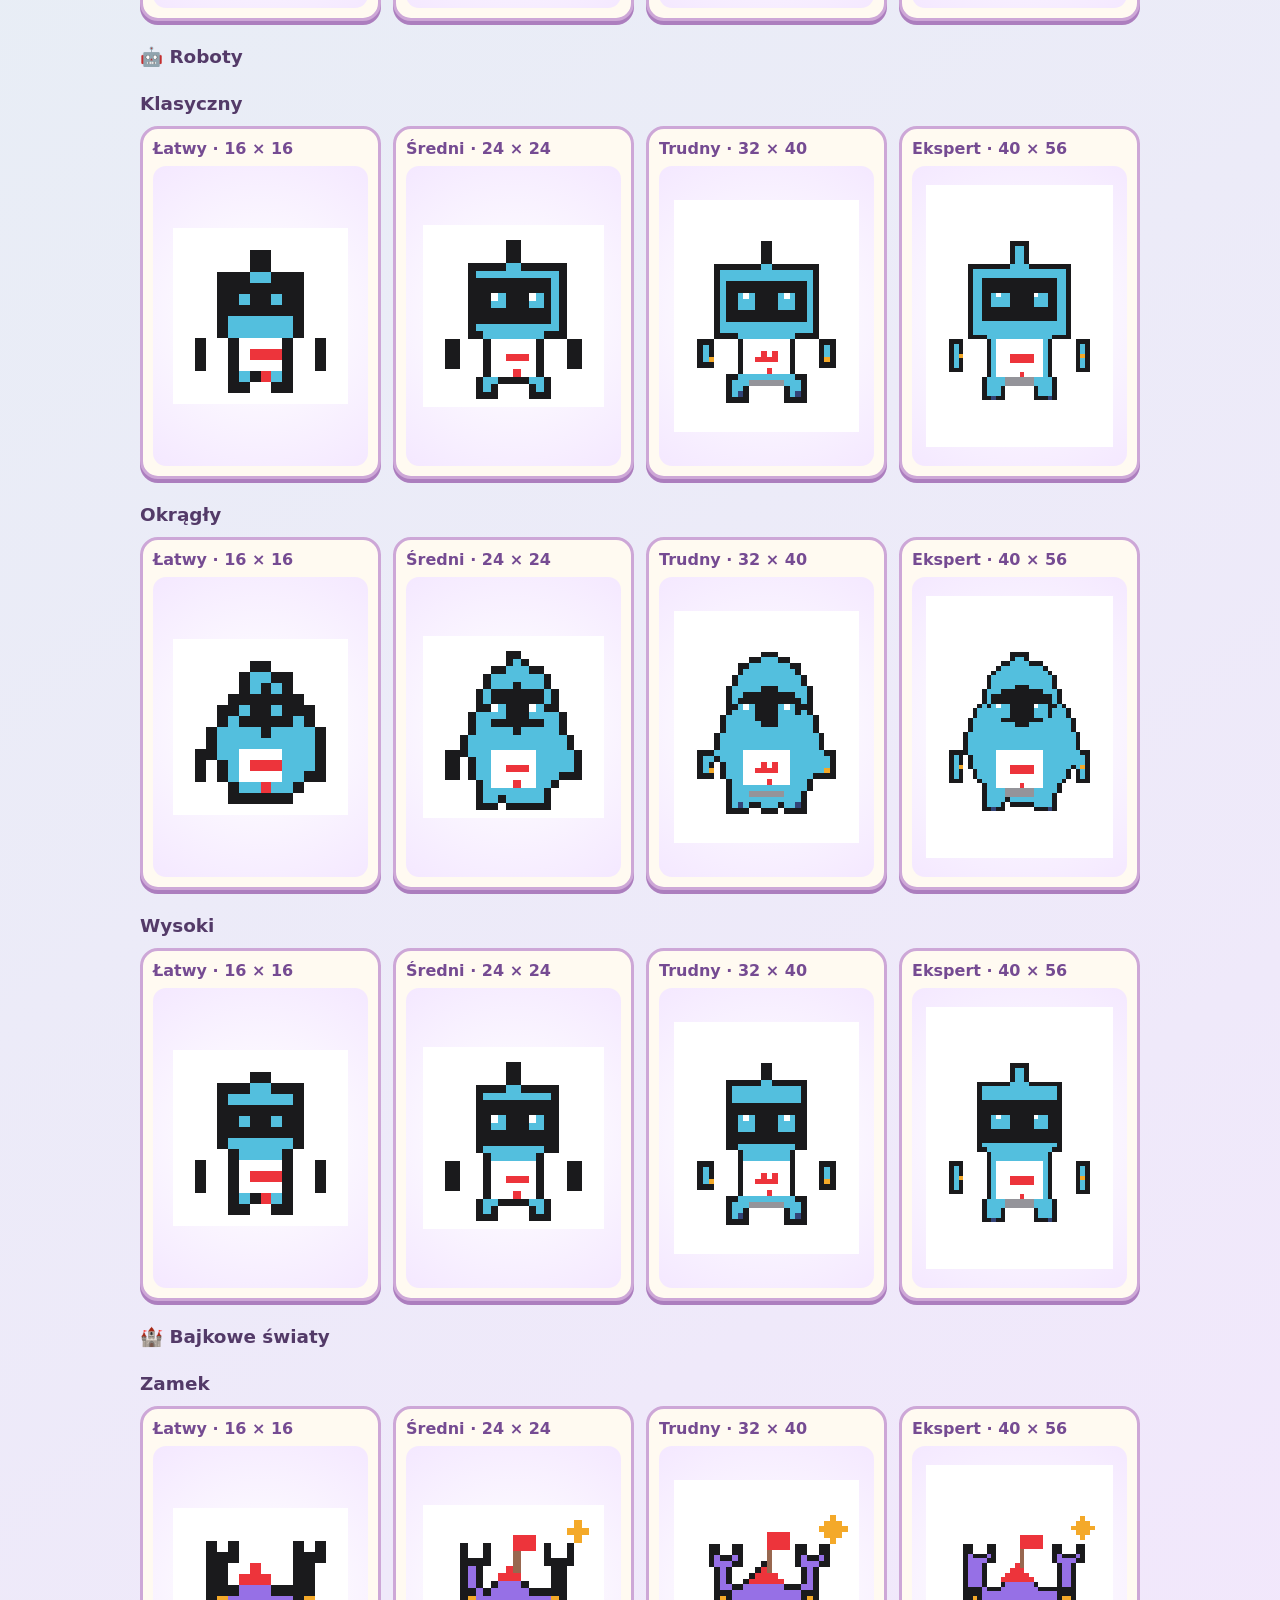
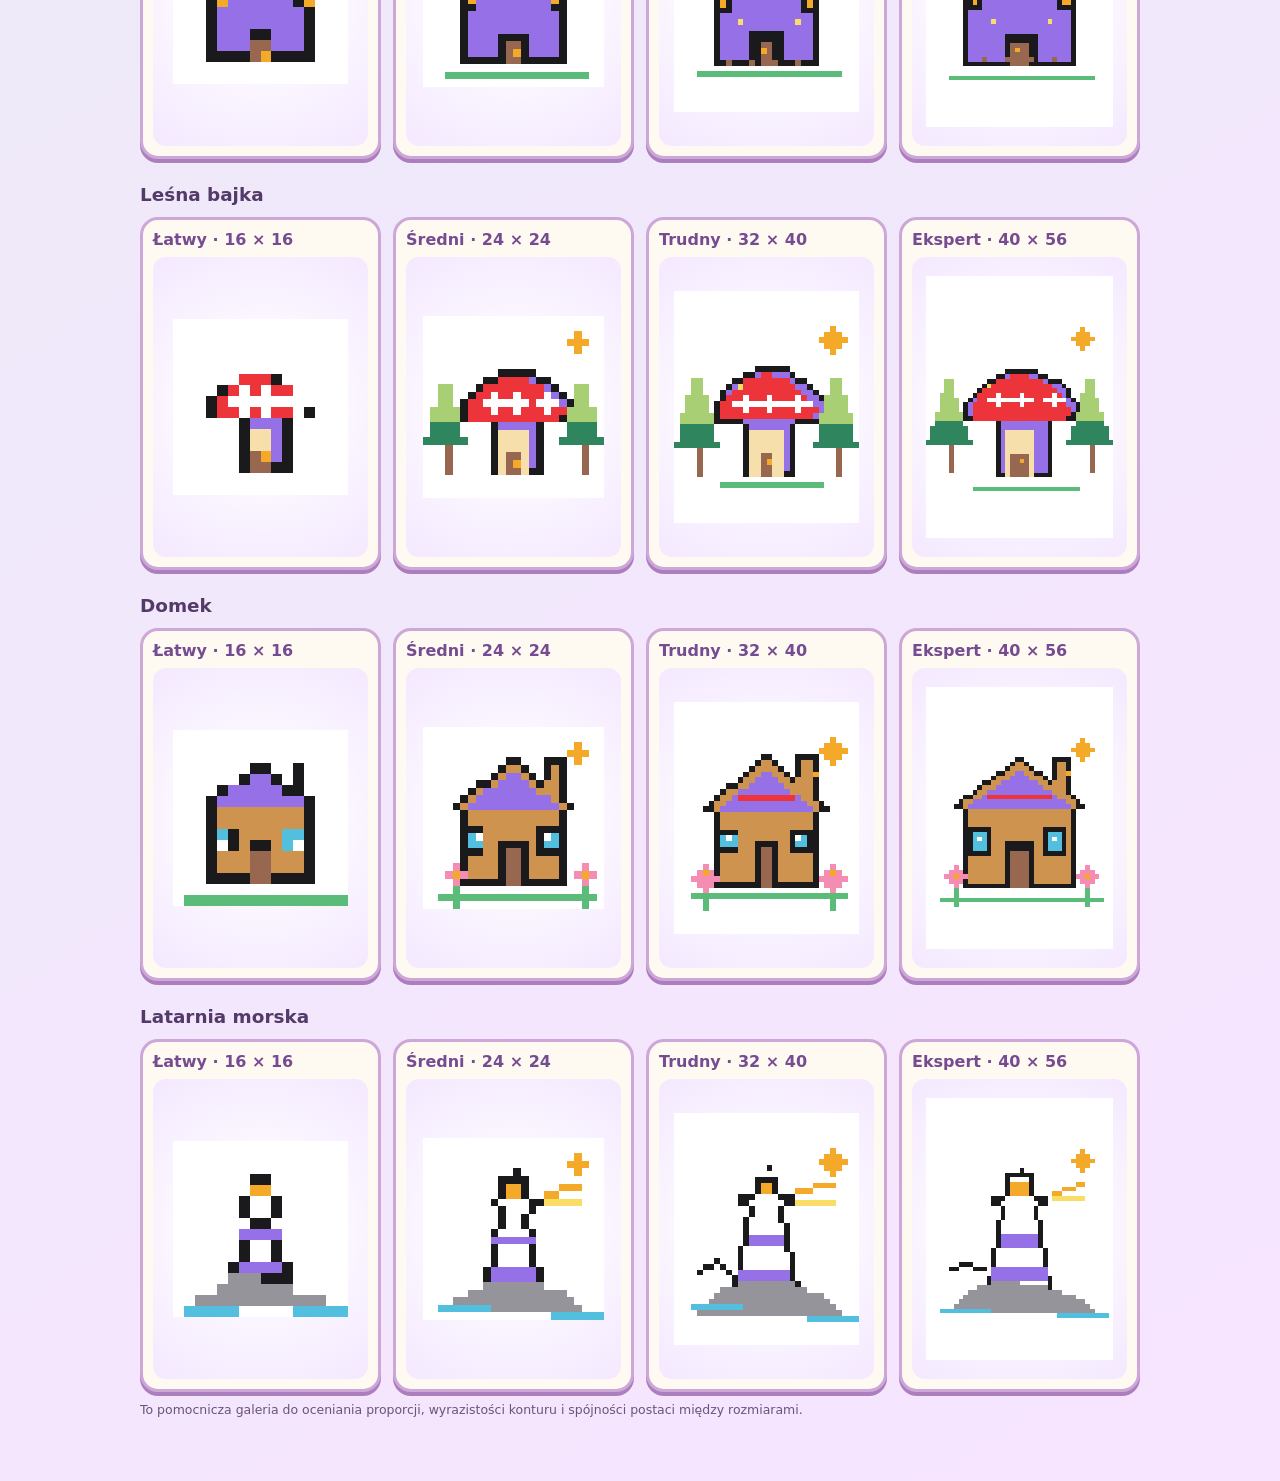
==== commit 3086d473: "Pikseluj: wymuś odświeżenie nowych grafik premium we wszystkich kategoriach" ====
--- a/magic-jakosc.html
+++ b/magic-jakosc.html
@@ -30,8 +30,8 @@
 <script src="./magic-fox-poses-data.js?v=fox-poses-02"></script>
 <script src="./magic-fox-poses.js?v=fox-poses-02"></script>
 <script src="./magic-fox-stages.js?v=fox-stages-03"></script>
-<script src="./magic-story-art.js?v=story-premium-02"></script>
-<script src="./magic-premium-worlds.js?v=story-premium-02"></script>
+<script src="./magic-story-art.js?v=story-premium-03"></script>
+<script src="./magic-premium-worlds.js?v=story-premium-03"></script>
 <script>
 'use strict';
 const palette={k:'#1a1a1c',w:'#ffffff',s:'#94949a',n:'#98674f',e:'#ce934f',c:'#f7dfac',r:'#ed343b',O:'#eb831e',Y:'#f4a929',H:'#f8de67',l:'#a9cf75',g:'#5bbb79',d:'#2e855e',b:'#53bfde',a:'#4a75c9',u:'#334478',v:'#9670e6',p:'#f58cb1',X:'#dc537c',t:'#ffa9ab'};
